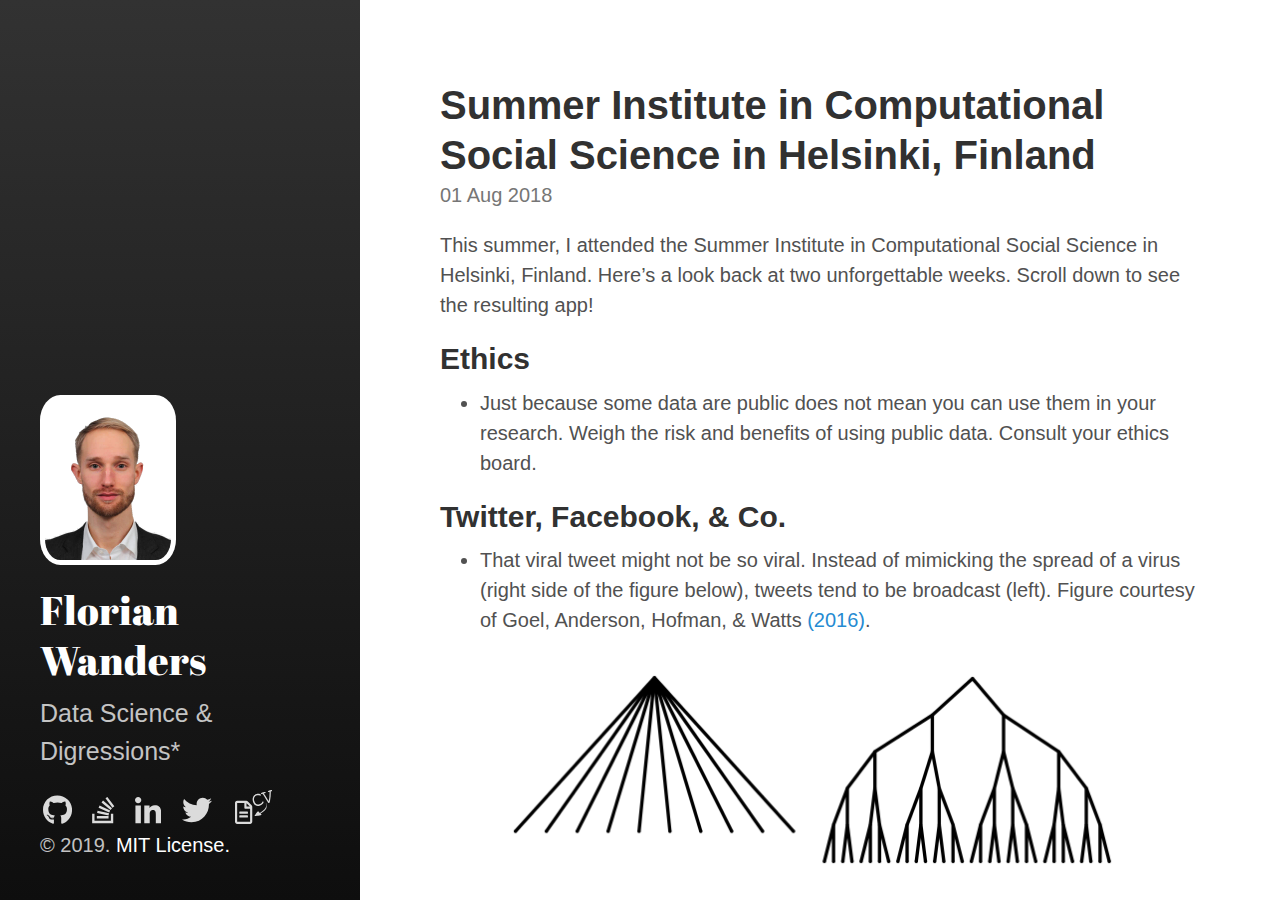
==== blog/index.html @ 3fad8a34 "hide profile pic on mobile portfolio page" ====
<!DOCTYPE html>
<html lang="en-us">
  
  <head>
  <link href="http://gmpg.org/xfn/11" rel="profile" />
  <meta http-equiv="X-UA-Compatible" content="IE=edge" />
  <meta http-equiv="content-type" content="text/html; charset=utf-8" />

  <!-- Enable responsiveness on mobile devices-->
  <meta name="viewport" content="width=device-width, initial-scale=1.0, maximum-scale=1" />

  <title>
    
      Blog &middot; Florian Wanders
    
  </title>

  


  <!-- CSS -->
  <link rel="stylesheet" href="/assets/css/main.css" />
  

<link rel="stylesheet" href="https://fonts.googleapis.com/css?family=Abril+Fatface" />

  <!-- Icons -->
  <link rel="apple-touch-icon-precomposed" sizes="144x144" href="/favicon.png" />
<link rel="shortcut icon" href="/favicon.ico" />

  <!-- RSS -->
  <link rel="alternate" type="application/rss+xml" title="RSS" href="/feed.xml" />

  <!-- Additional head bits without overriding original head -->
  <!-- Begin Jekyll SEO tag v2.4.0 -->
<title>Blog | Florian Wanders</title>
<meta name="generator" content="Jekyll v3.8.1" />
<meta property="og:title" content="Blog" />
<meta name="author" content="Florian Wanders" />
<meta property="og:locale" content="en_US" />
<meta name="description" content="Data Science &amp; Digressions*" />
<meta property="og:description" content="Data Science &amp; Digressions*" />
<link rel="canonical" href="http://localhost:4000/blog/" />
<meta property="og:url" content="http://localhost:4000/blog/" />
<meta property="og:site_name" content="Florian Wanders" />
<meta name="twitter:card" content="summary" />
<meta name="twitter:site" content="@florianwanders" />
<meta name="twitter:creator" content="@Florian Wanders" />
<meta name="google-site-verification" content="9_UR_nbNp9XZg23L1J_lZbgkNIbUOihH77J9iM5gJ9M" />
<script type="application/ld+json">
{"description":"Data Science &amp; Digressions*","author":{"@type":"Person","name":"Florian Wanders"},"@type":"WebPage","url":"http://localhost:4000/blog/","publisher":{"@type":"Organization","logo":{"@type":"ImageObject","url":"http://localhost:4000/logo.png"},"name":"Florian Wanders"},"headline":"Blog","@context":"http://schema.org"}</script>
<!-- End Jekyll SEO tag -->

</head>


  <body class="index">

    <div id="sidebar">

	  <!-- insert profile image. CSS in _sass/_layout.scss-->
	  <div class="image-container">
		 <image src="/img/profile_transparent.png" alt=""/>
	  </div>
	  <div class="whitespace-after-image-container"> </div>
	  <!---------------------------------------------------->
  <header>
  
    <h1 class="site-title">
      <a href="/">
        
          <span class="back-arrow icon"><svg fill="#000000" height="24" viewBox="0 0 24 24" width="24" xmlns="http://www.w3.org/2000/svg">
  <path d="M0 0h24v24H0z" fill="none"/>
  <path d="M20 11H7.83l5.59-5.59L12 4l-8 8 8 8 1.41-1.41L7.83 13H20v-2z"/>
</svg></span>
        
        Florian Wanders
      </a>
    </h1>
    <p class="lead">Data Science & Digressions&#42;</p>
  </header>
  <nav id="sidebar-nav-links">
  
  

  

  


  
    
  

  
    
  

  
    
  

  

  
    
  

  
    
  

  


  


  
    
  

  
    
  

  
    
  

  

  
    
  

  
    
  

  


  <!-- Optional additional links to insert in sidebar nav -->
</nav>



  <nav id="sidebar-icon-links">

  <div id="icon-container">
  <div id = "icon-container-content">

    <a class="icon" title="Github Project" aria-label="Github Project"
       href="https://github.com/florianwanders/florianwanders.github.io">
      <svg xmlns="http://www.w3.org/2000/svg" viewBox="0 0 496 512"><path d="M165.9 397.4c0 2-2.3 3.6-5.2 3.6-3.3.3-5.6-1.3-5.6-3.6 0-2 2.3-3.6 5.2-3.6 3-.3 5.6 1.3 5.6 3.6zm-31.1-4.5c-.7 2 1.3 4.3 4.3 4.9 2.6 1 5.6 0 6.2-2s-1.3-4.3-4.3-5.2c-2.6-.7-5.5.3-6.2 2.3zm44.2-1.7c-2.9.7-4.9 2.6-4.6 4.9.3 2 2.9 3.3 5.9 2.6 2.9-.7 4.9-2.6 4.6-4.6-.3-1.9-3-3.2-5.9-2.9zM244.8 8C106.1 8 0 113.3 0 252c0 110.9 69.8 205.8 169.5 239.2 12.8 2.3 17.3-5.6 17.3-12.1 0-6.2-.3-40.4-.3-61.4 0 0-70 15-84.7-29.8 0 0-11.4-29.1-27.8-36.6 0 0-22.9-15.7 1.6-15.4 0 0 24.9 2 38.6 25.8 21.9 38.6 58.6 27.5 72.9 20.9 2.3-16 8.8-27.1 16-33.7-55.9-6.2-112.3-14.3-112.3-110.5 0-27.5 7.6-41.3 23.6-58.9-2.6-6.5-11.1-33.3 2.6-67.9 20.9-6.5 69 27 69 27 20-5.6 41.5-8.5 62.8-8.5s42.8 2.9 62.8 8.5c0 0 48.1-33.6 69-27 13.7 34.7 5.2 61.4 2.6 67.9 16 17.7 25.8 31.5 25.8 58.9 0 96.5-58.9 104.2-114.8 110.5 9.2 7.9 17 22.9 17 46.4 0 33.7-.3 75.4-.3 83.6 0 6.5 4.6 14.4 17.3 12.1C428.2 457.8 496 362.9 496 252 496 113.3 383.5 8 244.8 8zM97.2 352.9c-1.3 1-1 3.3.7 5.2 1.6 1.6 3.9 2.3 5.2 1 1.3-1 1-3.3-.7-5.2-1.6-1.6-3.9-2.3-5.2-1zm-10.8-8.1c-.7 1.3.3 2.9 2.3 3.9 1.6 1 3.6.7 4.3-.7.7-1.3-.3-2.9-2.3-3.9-2-.6-3.6-.3-4.3.7zm32.4 35.6c-1.6 1.3-1 4.3 1.3 6.2 2.3 2.3 5.2 2.6 6.5 1 1.3-1.3.7-4.3-1.3-6.2-2.2-2.3-5.2-2.6-6.5-1zm-11.4-14.7c-1.6 1-1.6 3.6 0 5.9 1.6 2.3 4.3 3.3 5.6 2.3 1.6-1.3 1.6-3.9 0-6.2-1.4-2.3-4-3.3-5.6-2z"/></svg>
    </a>
	
	<a class="icon" title="StackOverflow" aria-label="StackOverflow"
       href="http://stackoverflow.com/users/4798582/flo">
      <svg xmlns="http://www.w3.org/2000/svg" viewBox="0 0 384 512"><path d="M293.7 300l-181.2-84.5 16.7-36.5 181.3 84.7-16.8 36.3zm48-76L188.2 95.7l-25.5 30.8 153.5 128.3 25.5-30.8zm39.6-31.7L262 32l-32 24 119.3 160.3 32-24zM290.7 311L95 269.7 86.8 309l195.7 41 8.2-39zm31.6 129H42.7V320h-40v160h359.5V320h-40v120zm-39.8-80h-200v39.7h200V360z"/></svg>
    </a>
	
	<a class="icon" title="LinkedIn&nbsp;" aria-label="LinkedIn"
       href="https://nl.linkedin.com/in/florianwanders">
      <svg xmlns="http://www.w3.org/2000/svg" viewBox="0 0 448 512"><path d="M100.3 480H7.4V180.9h92.9V480zM53.8 140.1C24.1 140.1 0 115.5 0 85.8 0 56.1 24.1 32 53.8 32c29.7 0 53.8 24.1 53.8 53.8 0 29.7-24.1 54.3-53.8 54.3zM448 480h-92.7V334.4c0-34.7-.7-79.2-48.3-79.2-48.3 0-55.7 37.7-55.7 76.7V480h-92.8V180.9h89.1v40.8h1.3c12.4-23.5 42.7-48.3 87.9-48.3 94 0 111.3 61.9 111.3 142.3V480z"/></svg>
    </a>
	
	<a class="icon" title="Twitter&nbsp;" aria-label="Twitter"
       href="https://twitter.com/florianwanders">
      <svg xmlns="http://www.w3.org/2000/svg" viewBox="0 0 512 512"><path d="M459.37 151.716c.325 4.548.325 9.097.325 13.645 0 138.72-105.583 298.558-298.558 298.558-59.452 0-114.68-17.219-161.137-47.106 8.447.974 16.568 1.299 25.34 1.299 49.055 0 94.213-16.568 130.274-44.832-46.132-.975-84.792-31.188-98.112-72.772 6.498.974 12.995 1.624 19.818 1.624 9.421 0 18.843-1.3 27.614-3.573-48.081-9.747-84.143-51.98-84.143-102.985v-1.299c13.969 7.797 30.214 12.67 47.431 13.319-28.264-18.843-46.781-51.005-46.781-87.391 0-19.492 5.197-37.36 14.294-52.954 51.655 63.675 129.3 105.258 216.365 109.807-1.624-7.797-2.599-15.918-2.599-24.04 0-57.828 46.782-104.934 104.934-104.934 30.213 0 57.502 12.67 76.67 33.137 23.715-4.548 46.456-13.32 66.599-25.34-7.798 24.366-24.366 44.833-46.132 57.827 21.117-2.273 41.584-8.122 60.426-16.243-14.292 20.791-32.161 39.308-52.628 54.253z"/></svg>
    </a>
	
	<a class="icon" id="icon-cv" title="One-page&nbsp;Curriculum&nbsp;Vitate"aria-label="One-page Curriculum Vitae"
	    href="cvFlorianWanders.pdf">
		<?xml version="1.0" encoding="UTF-8" standalone="no"?>
<svg
   xmlns:dc="http://purl.org/dc/elements/1.1/"
   xmlns:cc="http://creativecommons.org/ns#"
   xmlns:rdf="http://www.w3.org/1999/02/22-rdf-syntax-ns#"
   xmlns:svg="http://www.w3.org/2000/svg"
   xmlns="http://www.w3.org/2000/svg"
   xmlns:sodipodi="http://sodipodi.sourceforge.net/DTD/sodipodi-0.dtd"
   xmlns:inkscape="http://www.inkscape.org/namespaces/inkscape"
   viewBox="0 0 528.03217 568.07853"
   version="1.1"
   id="svg4"
   sodipodi:docname="file-alt_arrow-light.svg"
   width="528.03217"
   height="568.07855"
   inkscape:version="0.92.2 (5c3e80d, 2017-08-06)">
  <metadata
     id="metadata10">
    <rdf:RDF>
      <cc:Work
         rdf:about="">
        <dc:format>image/svg+xml</dc:format>
        <dc:type
           rdf:resource="http://purl.org/dc/dcmitype/StillImage" />
        <dc:title />
      </cc:Work>
    </rdf:RDF>
  </metadata>
  <defs
     id="defs8">
    <marker
       inkscape:stockid="TriangleOutL"
       orient="auto"
       refY="0"
       refX="0"
       id="TriangleOutL"
       style="overflow:visible"
       inkscape:isstock="true">
      <path
         id="path1375"
         d="M 5.77,0 -2.88,5 V -5 Z"
         style="fill:#000000;fill-opacity:1;fill-rule:evenodd;stroke:#000000;stroke-width:1.00000003pt;stroke-opacity:1"
         transform="scale(0.8)"
         inkscape:connector-curvature="0" />
    </marker>
    <marker
       inkscape:stockid="Arrow2Lend"
       orient="auto"
       refY="0"
       refX="0"
       id="marker7702-1"
       style="overflow:visible"
       inkscape:isstock="true">
      <path
         id="path7704-6"
         style="fill:#ffffff;fill-opacity:1;fill-rule:evenodd;stroke:#ffffff;stroke-width:0.625;stroke-linejoin:round;stroke-opacity:1"
         d="M 8.7185878,4.0337352 -2.2072895,0.01601326 8.7185884,-4.0017078 c -1.7454984,2.3720609 -1.7354408,5.6174519 -6e-7,8.035443 z"
         transform="matrix(-1.1,0,0,-1.1,-1.1,0)"
         inkscape:connector-curvature="0" />
    </marker>
    <marker
       inkscape:stockid="Arrow2Lend"
       orient="auto"
       refY="0"
       refX="0"
       id="marker7702"
       style="overflow:visible"
       inkscape:isstock="true">
      <path
         id="path7704"
         style="fill:#000000;fill-opacity:1;fill-rule:evenodd;stroke:#000000;stroke-width:0.625;stroke-linejoin:round;stroke-opacity:1"
         d="M 8.7185878,4.0337352 -2.2072895,0.01601326 8.7185884,-4.0017078 c -1.7454984,2.3720609 -1.7354408,5.6174519 -6e-7,8.035443 z"
         transform="matrix(-1.1,0,0,-1.1,-1.1,0)"
         inkscape:connector-curvature="0" />
    </marker>
    <font
       horiz-adv-x="1024"
       id="font2383"
       inkscape:label="font 1"
       horiz-origin-x="0"
       horiz-origin-y="0"
       vert-origin-x="45"
       vert-origin-y="90"
       vert-adv-y="90">
      <font-face
         units-per-em="1024"
         id="font-face2385"
         font-family="resume" />
      <missing-glyph
         d="M0,0h1000v1024h-1000z"
         id="missing-glyph2387" />
      <glyph
         glyph-name="resume"
         id="glyph2389"
         d="m 288,435.0326 v -28 c 0,-6.6 -5.4,-12 -12,-12 H 108 c -6.6,0 -12,5.4 -12,12 v 28 c 0,6.6 5.4,12 12,12 h 168 c 6.6,0 12,-5.4 12,-12 z m -12,-72 H 108 c -6.6,0 -12,-5.4 -12,-12 v -28 c 0,-6.6 5.4,-12 12,-12 h 168 c 6.6,0 12,5.4 12,12 v 28 c 0,6.6 -5.4,12 -12,12 z m 108,188.1 v -332.1 c 0,-26.5 -21.5,-48 -48,-48 H 48 c -26.5,0 -48,21.5 -48,48 v 416 c 0,26.5 21.5,48 48,48 h 204.1 c 12.7,0 24.9,-5.1 33.9,-14.1 l 83.9,-83.9 c 9,-8.9 14.1,-21.2 14.1,-33.9 z m -128,80 v -76.1 h 76.1 z m 80,-412.1 v 288 H 232 c -13.3,0 -24,10.7 -24,24 v 104 H 48 v -416 z" />
    </font>
    <clipPath
       clipPathUnits="userSpaceOnUse"
       id="clipPath10097">
      <g
         inkscape:label="Clip"
         id="use10099">
        <path
           id="path10103"
           d="m 598.06836,18.136719 c -4.03895,0.02082 -9.06056,0.866563 -15.06641,2.539062 -11.68054,3.252781 -19.01889,5.556603 -22.01562,6.910157 -9.17082,4.110953 -12.94475,9.085511 -11.31836,14.925781 1.44196,5.177972 5.65637,6.794571 12.64062,4.849609 1.62564,-0.452706 4.97731,-1.579604 10.05469,-3.382812 1.81912,44.973032 -1.89674,89.638134 -11.14844,133.996094 -29.54265,-53.6668 -53.005,-90.505213 -70.38476,-110.513672 7.18545,-1.222454 12.28447,-2.251498 15.29492,-3.089844 9.09156,-2.531803 12.78053,-6.86845 11.07031,-13.009766 -1.69346,-6.081107 -6.7247,-7.957554 -15.09375,-5.626953 -1.02355,0.285037 -2.8031,0.879646 -5.34179,1.78125 -2.49524,0.824628 -4.49673,1.446061 -6.00196,1.865234 -1.74606,0.486241 -4.57383,1.046789 -8.48437,1.681641 -3.86709,0.557877 -6.91485,1.147202 -9.14258,1.767578 -7.64654,2.129397 -13.39909,4.769251 -17.25781,7.919922 -3.91892,3.167439 -5.46807,6.225541 -4.64649,9.175781 0.60361,2.167523 1.9661,3.800525 4.08789,4.896485 2.06158,1.112727 4.26708,1.34141 6.61524,0.6875 l 0.54297,-0.150391 c 1.14397,-0.318571 3.50206,-1.170654 7.07422,-2.554687 8.5626,7.21747 19.19968,20.605605 31.9121,40.162112 10.26445,15.89138 24.71302,40.28303 43.34571,73.17773 4.726,8.35076 7.7825,13.27497 9.17187,14.76953 3.02645,3.17965 7.03976,4.0733 12.03711,2.68164 3.91358,-1.08985 6.95151,-4.85528 9.11524,-11.29687 1.29564,-3.73447 3.36659,-12.84283 6.21093,-27.32422 7.12912,-36.37075 10.45561,-78.820777 9.98243,-127.347657 l 0.54296,-0.150391 c 1.62564,-0.452705 3.86251,-0.685931 6.71289,-0.701171 2.89387,-0.09221 4.91268,-0.298617 6.05665,-0.617188 2.16752,-0.603609 3.7919,-1.995734 4.87109,-4.177734 1.06243,-2.242209 1.24995,-4.597838 0.5625,-7.066407 -1.26799,-4.553302 -5.26841,-6.812041 -12,-6.777343 z m -185.2207,53.86914 c -7.77301,0.05354 -15.95372,1.276589 -24.54102,3.667969 -23.06004,6.421727 -39.21677,19.808456 -48.4707,40.162112 -8.54895,18.92464 -9.42927,40.58021 -2.63867,64.96484 7.05886,25.34798 18.84819,43.21433 35.36523,53.60156 16.57725,10.37045 36.42468,12.33693 59.54492,5.89844 21.49461,-5.98579 37.58551,-16.46703 48.27149,-31.44531 6.40427,-8.92006 8.7924,-16.30036 7.16601,-22.14063 -0.72098,-2.58899 -2.18873,-4.48398 -4.4043,-5.68359 -2.17207,-1.27658 -4.55163,-1.55496 -7.14062,-0.83398 -2.46856,0.68744 -4.34912,2.44505 -5.63867,5.26953 -1.24915,3.2025 -2.50557,6.37333 -3.77149,9.51562 -5.98053,12.30548 -19.17705,21.30039 -39.58789,26.98438 -35.76413,9.95954 -59.36378,-5.59178 -70.79883,-46.6543 -5.68398,-20.41084 -5.17989,-37.93755 1.51172,-52.58203 6.6916,-14.64447 18.43607,-24.306408 35.23438,-28.984376 13.48681,-3.755787 28.03271,-2.779099 43.63672,2.93164 3.47687,1.302544 5.99902,1.736722 7.56445,1.300782 2.40836,-0.670676 4.28416,-2.199685 5.63086,-4.585938 1.3467,-2.386252 1.6863,-4.783047 1.01563,-7.191406 -0.90541,-3.251285 -4.23568,-6.120122 -9.98829,-8.605469 -8.64778,-3.795755 -17.96707,-5.658681 -27.96093,-5.589844 z M 113.08398,172.4707 c -16.918059,0 -30.642574,13.72645 -30.642574,30.64453 v 265.58008 c 0,16.91808 13.724515,30.64453 30.642574,30.64453 h 183.86524 c 16.91808,0 30.64453,-13.72645 30.64453,-30.64453 V 256.67773 c 0,-8.10791 -3.25619,-15.96065 -9.00195,-21.64257 l -53.56446,-53.5625 c -5.74576,-5.74576 -13.53271,-9.00196 -21.64062,-9.00196 z m 407.39844,30.61328 c 14.01304,38.73273 1.51326,67.46333 -21.76172,92.33985 -17.39973,18.597 -40.98407,34.25899 -63.32422,47.77539 L 418.0918,326.46484 c -0.68007,-5.62623 -2.69874,-7.84321 -5.59766,-7.60742 -15.65416,1.27328 -56.97897,74.08132 -51.82812,67.95703 6.16526,-0.16509 116.43966,-5.55993 97.55468,-21.54297 L 445.27344,352.75 c 21.81579,-13.27545 45.05162,-28.94236 63.13086,-48.26562 25.30815,-27.04961 30.71055,-57.21472 15.05468,-100.48829 z m -407.39844,0.0312 h 102.14844 v 66.39454 c 0,8.49096 6.82935,15.32226 15.32031,15.32226 h 66.39649 V 468.69531 H 113.08398 Z m 132.79102,2.48829 48.58398,48.58398 H 245.875 Z m -94.48438,117.5332 c -4.21356,0 -7.6621,3.44855 -7.6621,7.66211 v 17.875 c 0,4.21356 3.44854,7.66015 7.6621,7.66015 h 107.25391 c 4.21356,0 7.66016,-3.44659 7.66016,-7.66015 v -17.875 c 0,-4.21356 -3.4466,-7.66211 -7.66016,-7.66211 z m 0,53.62695 c -4.21356,0 -7.6621,3.44855 -7.6621,7.66211 v 17.875 c 0,4.21356 3.44854,7.66016 7.6621,7.66016 h 107.25391 c 4.21356,0 7.66016,-3.4466 7.66016,-7.66016 v -17.875 c 0,-4.21356 -3.4466,-7.66211 -7.66016,-7.66211 z"
           style="stroke-width:0.63841808"
           inkscape:connector-curvature="0" />
      </g>
    </clipPath>
  </defs>
  <sodipodi:namedview
     pagecolor="#ffffff"
     bordercolor="#666666"
     borderopacity="1"
     objecttolerance="10"
     gridtolerance="10"
     guidetolerance="10"
     inkscape:pageopacity="0"
     inkscape:pageshadow="2"
     inkscape:window-width="1920"
     inkscape:window-height="1001"
     id="namedview6"
     showgrid="false"
     inkscape:zoom="0.65186408"
     inkscape:cx="-129.35539"
     inkscape:cy="81.785546"
     inkscape:window-x="-9"
     inkscape:window-y="-9"
     inkscape:window-maximized="1"
     inkscape:current-layer="svg4"
     showguides="false" />
  <rect
     style="opacity:1;vector-effect:none;fill:#808080;fill-opacity:1;stroke:#808080;stroke-width:10;stroke-linecap:butt;stroke-linejoin:miter;stroke-miterlimit:4;stroke-dasharray:none;stroke-dashoffset:0;stroke-opacity:1"
     id="rect10108"
     width="480"
     height="480"
     x="165.81102"
     y="961.38403" />
  <path
     id="path2"
     d="M 515.6271,3.937674e-4 C 511.5881,0.02139377 506.5665,0.86699377 500.5607,2.5394938 c -11.6806,3.2527 -19.0189,5.5565 -22.0157,6.9101 -9.1708,4.1109002 -12.9447,9.0855002 -11.3183,14.9258002 1.4419,5.1779 5.6563,6.7945 12.6406,4.8496 1.6256,-0.4527 4.9773,-1.5796 10.0547,-3.3828 1.8191,44.973 -1.8968,89.638096 -11.1485,133.996096 -29.5426,-53.6668 -53.005,-90.505196 -70.3847,-110.513696 7.1854,-1.2225 12.2845,-2.2515 15.2949,-3.0899 9.0916,-2.5318 12.7805,-6.8684 11.0703,-13.0097 -1.6934,-6.0811 -6.7247,-7.9576 -15.0937,-5.627 -1.0236,0.2851 -2.8031,0.8797 -5.3418,1.7813 -2.4953,0.8246 -4.4968,1.446 -6.002,1.8652 -1.746,0.4863 -4.5738,1.0468 -8.4844,1.6817 -3.867,0.5578 -6.9148,1.1472 -9.1425,1.7675 -7.6466,2.1294 -13.3991,4.7693 -17.2578,7.92 -3.919,3.1674 -5.4681,6.2255 -4.6465,9.1757 0.6036,2.1676 1.9661,3.8006 4.0879,4.8965 2.0615,1.1127 4.267,1.3414 6.6152,0.6875 l 0.543,-0.1504 c 1.1439,-0.3185 3.502,-1.1706 7.0742,-2.5547 8.5626,7.2175 19.1997,20.6056 31.9121,40.1621 10.2644,15.891396 24.713,40.283096 43.3457,73.177796 4.726,8.3507 7.7825,13.275 9.1719,14.7695 3.0264,3.1797 7.0397,4.0733 12.0371,2.6817 3.9136,-1.0899 6.9515,-4.8553 9.1152,-11.2969 1.2957,-3.7345 3.3666,-12.8429 6.2109,-27.3242 7.1292,-36.3708 10.4557,-78.820796 9.9825,-127.347696 l 0.5429,-0.1504 c 1.6257,-0.4527 3.8625,-0.6859 6.7129,-0.7012 2.8939,-0.092 4.9127,-0.2986 6.0567,-0.6172 2.1675,-0.6036 3.7919,-1.9957 4.8711,-4.1777 1.0624,-2.2422 1.2499,-4.5978002 0.5625,-7.0664002 -1.268,-4.5533 -5.2684,-6.81200003 -12,-6.7773000326 z M 330.4064,53.869494 c -7.773,0.053 -15.9538,1.2766 -24.5411,3.668 -23.06,6.4217 -39.2167,19.8084 -48.4707,40.1621 -8.5489,18.924596 -9.4292,40.580196 -2.6386,64.964796 7.0588,25.348 18.8482,43.2144 35.3652,53.6016 16.5773,10.3704 36.4247,12.3369 59.5449,5.8984 21.4946,-5.9858 37.5855,-16.467 48.2715,-31.4453 6.4043,-8.92 8.7924,-16.3003 7.166,-22.1406 -0.721,-2.589 -2.1887,-4.484 -4.4043,-5.6836 -2.172,-1.2766 -4.5516,-1.555 -7.1406,-0.834 -2.4686,0.6875 -4.3491,2.4451 -5.6387,5.2696 -1.2491,3.2025 -2.5055,6.3733 -3.7715,9.5156 -5.9805,12.3055 -19.177,21.3004 -39.5878,26.9844 -35.7642,9.9595 -59.3638,-5.5918 -70.7989,-46.6543 -5.684,-20.4109 -5.1799,-37.9376 1.5117,-52.5821 6.6916,-14.644396 18.4361,-24.306396 35.2344,-28.984396 13.4868,-3.7557 28.0327,-2.779 43.6367,2.9317 3.4769,1.3025 5.9991,1.7367 7.5645,1.3008 2.4084,-0.6707 4.2841,-2.1997 5.6309,-4.586 1.3467,-2.3862 1.6863,-4.783 1.0156,-7.1914 -0.9054,-3.2513 -4.2357,-6.1201 -9.9883,-8.6054 -8.6478,-3.7958 -17.9671,-5.6587 -27.9609,-5.5899 z M 30.6426,154.33439 C 13.7245,154.33439 0,168.06079 0,184.97889 v 265.58 c 0,16.9181 13.7245,30.6446 30.6426,30.6446 h 183.8653 c 16.9181,0 30.6446,-13.7265 30.6446,-30.6446 v -212.0175 c 0,-8.1079 -3.2562,-15.9607 -9.002,-21.6426 l -53.5645,-53.5625 c -5.7457,-5.7458 -13.5327,-9.0019 -21.6406,-9.0019 z m 407.3985,30.6132 c 14.0131,38.7328 1.5133,67.4634 -21.7617,92.3399 -17.3997,18.597 -40.9841,34.259 -63.3242,47.7754 l -17.3047,-16.7344 c -0.6801,-5.6262 -2.6987,-7.8432 -5.5977,-7.6074 -15.6541,1.2732 -56.9789,74.0813 -51.8281,67.957 6.1653,-0.1651 116.4397,-5.5599 97.5547,-21.543 l -12.9473,-12.5214 c 21.8158,-13.2755 45.0517,-28.9424 63.1309,-48.2657 25.3082,-27.0496 30.7105,-57.2147 15.0547,-100.4883 z m -407.3985,0.031 h 102.1485 v 66.3946 c 0,8.4909 6.8294,15.3222 15.3203,15.3222 h 66.3965 v 183.8633 H 30.6426 Z m 132.7911,2.4883 48.584,48.584 h -48.584 z m -94.4844,117.5332 c -4.2135,0 -7.6621,3.4486 -7.6621,7.6621 v 17.875 c 0,4.2136 3.4486,7.6602 7.6621,7.6602 h 107.2539 c 4.2136,0 7.6602,-3.4466 7.6602,-7.6602 v -17.875 c 0,-4.2135 -3.4466,-7.6621 -7.6602,-7.6621 z m 0,53.627 c -4.2135,0 -7.6621,3.4485 -7.6621,7.6621 v 17.875 c 0,4.2136 3.4486,7.6602 7.6621,7.6602 h 107.2539 c 4.2136,0 7.6602,-3.4466 7.6602,-7.6602 v -17.875 c 0,-4.2136 -3.4466,-7.6621 -7.6602,-7.6621 z"
     style="stroke-width:0.63841808"
     inkscape:connector-curvature="0" />
  <text
     xml:space="preserve"
     style="font-style:normal;font-variant:normal;font-weight:normal;font-stretch:normal;font-size:16px;line-height:1.25;font-family:'Times New Roman';-inkscape-font-specification:'Times New Roman, Normal';font-variant-ligatures:normal;font-variant-caps:normal;font-variant-numeric:normal;font-feature-settings:normal;text-align:start;letter-spacing:0px;word-spacing:0px;writing-mode:lr-tb;text-anchor:start;fill:#000000;fill-opacity:1;stroke:none"
     x="856.35822"
     y="615.12939"
     id="text2433"><tspan
       sodipodi:role="line"
       id="tspan2431"
       x="856.35822"
       y="615.12939"
       style="font-size:37.33333206px">select two objects and press </tspan><tspan
       sodipodi:role="line"
       x="856.35822"
       y="661.79608"
       style="font-size:37.33333206px"
       id="tspan2435">ctrl + </tspan><tspan
       sodipodi:role="line"
       x="856.35822"
       y="708.46271"
       style="font-size:37.33333206px"
       id="tspan2437">to join the two objects</tspan><tspan
       sodipodi:role="line"
       x="856.35822"
       y="736.19348"
       style="font-size:37.33333206px"
       id="tspan2119" /><tspan
       sodipodi:role="line"
       x="856.35822"
       y="756.19348"
       style="font-size:37.33333206px"
       id="tspan2121" /><tspan
       sodipodi:role="line"
       x="856.35822"
       y="776.19348"
       style="font-size:37.33333206px"
       id="tspan2123" /><tspan
       sodipodi:role="line"
       x="856.35822"
       y="815.12939"
       style="font-size:37.33333206px"
       id="tspan2125">Kristen ITC</tspan></text>
  <path
     inkscape:connector-curvature="0"
     style="stroke-width:0.63841808"
     d="m 1374.9425,-418.25131 c -4.039,0.021 -9.0606,0.8666 -15.0664,2.5391 -11.6806,3.2527 -19.0189,5.5566 -22.0156,6.9101 -9.1709,4.111 -12.9448,9.0855 -11.3184,14.9258 1.442,5.178 5.6564,6.7946 12.6406,4.8496 1.6257,-0.4527 4.9773,-1.5796 10.0547,-3.3828 1.8191,44.973 -1.8967,89.6381 -11.1484,133.9961 -29.5427,-53.6668 -53.005,-90.5052 -70.3848,-110.5137 7.1855,-1.2224 12.2845,-2.2515 15.2949,-3.0898 9.0916,-2.5318 12.7806,-6.8685 11.0703,-13.0098 -1.6934,-6.0811 -6.7247,-7.9576 -15.0937,-5.627 -1.0236,0.2851 -2.8031,0.8797 -5.3418,1.7813 -2.4952,0.8246 -4.4967,1.4461 -6.002,1.8652 -1.746,0.4863 -4.5738,1.0468 -8.4843,1.6817 -3.8671,0.5578 -6.9149,1.1472 -9.1426,1.7676 -7.6465,2.1294 -13.3991,4.7692 -17.2578,7.9199 -3.9189,3.1674 -5.4681,6.2255 -4.6465,9.1758 0.6036,2.1675 1.9661,3.8005 4.0879,4.8964 2.0616,1.1128 4.2671,1.3415 6.6152,0.6875 l 0.543,-0.1503 c 1.144,-0.3186 3.5021,-1.1707 7.0742,-2.5547 8.5626,7.2174 19.1997,20.6056 31.9121,40.1621 10.2645,15.8914 24.713,40.283 43.3457,73.1777 4.726,8.3508 7.7825,13.275 9.1719,14.7695 3.0264,3.1797 7.0398,4.0733 12.0371,2.6817 3.9136,-1.0899 6.9515,-4.8553 9.1152,-11.2969 1.2957,-3.7345 3.3666,-12.8428 6.211,-27.3242 7.1291,-36.3708 10.4556,-78.8208 9.9824,-127.3477 l 0.543,-0.1504 c 1.6256,-0.4527 3.8625,-0.6859 6.7129,-0.7011 2.8938,-0.092 4.9126,-0.2987 6.0566,-0.6172 2.1675,-0.6036 3.7919,-1.9958 4.8711,-4.1778 1.0624,-2.2422 1.2499,-4.5978 0.5625,-7.0664 -1.268,-4.5533 -5.2684,-6.812 -12,-6.7773 z m -185.2207,53.8691 c -7.773,0.054 -15.9537,1.2766 -24.541,3.668 -23.0601,6.4217 -39.2168,19.8085 -48.4707,40.1621 -8.549,18.9247 -9.4293,40.5802 -2.6387,64.9649 7.0589,25.3479 18.8482,43.2143 35.3652,53.6015 16.5773,10.3705 36.4247,12.3369 59.545,5.8985 21.4946,-5.9858 37.5855,-16.4671 48.2714,-31.4454 6.4043,-8.92 8.7924,-16.3003 7.1661,-22.1406 -0.721,-2.589 -2.1888,-4.484 -4.4043,-5.6836 -2.1721,-1.2766 -4.5517,-1.5549 -7.1407,-0.834 -2.4685,0.6875 -4.3491,2.4451 -5.6386,5.2696 -1.2492,3.2025 -2.5056,6.3733 -3.7715,9.5156 -5.9806,12.3055 -19.1771,21.3004 -39.5879,26.9844 -35.7641,9.9595 -59.3638,-5.5918 -70.7988,-46.6543 -5.684,-20.4109 -5.1799,-37.9376 1.5117,-52.5821 6.6916,-14.6444 18.436,-24.3064 35.2344,-28.9843 13.4868,-3.7558 28.0327,-2.7791 43.6367,2.9316 3.4768,1.3026 5.999,1.7367 7.5644,1.3008 2.4084,-0.6707 4.2842,-2.1997 5.6309,-4.5859 1.3467,-2.3863 1.6863,-4.7831 1.0156,-7.1914 -0.9054,-3.2513 -4.2357,-6.1202 -9.9883,-8.6055 -8.6478,-3.7958 -17.967,-5.6587 -27.9609,-5.5899 z m -299.7637,100.4649 c -16.918,0 -30.6426,13.7264 -30.6426,30.6445 V 32.307294 c 0,16.918 13.7246,30.6445 30.6426,30.6445 h 183.8653 c 16.918,0 30.6445,-13.7265 30.6445,-30.6445 V -179.71031 c 0,-8.1079 -3.2562,-15.9606 -9.002,-21.6426 l -53.5644,-53.5625 c -5.7458,-5.7457 -13.5327,-9.0019 -21.6406,-9.0019 z m 407.3985,30.6133 c 14.013,38.7327 1.5132,67.4633 -21.7618,92.3398 -17.3997,18.597 -40.984,34.259 -63.3242,47.775404 l -17.3047,-16.734404 c -0.68,-5.6262 -2.6987,-7.8432 -5.5976,-7.6074 -15.6542,1.2733 -56.979,74.081304 -51.8281,67.957004 6.1652,-0.1651 116.4396,-5.5599 97.5546,-21.5429 l -12.9472,-12.5215 c 21.8158,-13.2755 45.0516,-28.942404 63.1308,-48.265604 25.3082,-27.0497 30.7106,-57.2148 15.0547,-100.4883 z m -407.3985,0.031 h 102.1485 v 66.3945 c 0,8.491 6.8293,15.3223 15.3203,15.3223 h 66.3965 V 32.307094 H 889.9581 Z m 132.791,2.4882 48.584,48.584 h -48.584 z m -94.4843,117.5332 c -4.2136,0 -7.6621,3.4486 -7.6621,7.6622 v 17.875004 c 0,4.2135 3.4485,7.6601 7.6621,7.6601 h 107.2539 c 4.2135,0 7.6601,-3.4466 7.6601,-7.6601 v -17.875004 c 0,-4.2136 -3.4466,-7.6622 -7.6601,-7.6622 z m 0,53.627004 c -4.2136,0 -7.6621,3.4485 -7.6621,7.6621 v 17.875 c 0,4.2136 3.4485,7.6602 7.6621,7.6602 h 107.2539 c 4.2135,0 7.6601,-3.4466 7.6601,-7.6602 v -17.875 c 0,-4.2136 -3.4466,-7.6621 -7.6601,-7.6621 z"
     id="path2-5" />
  <g
     id="g2059"
     transform="translate(-961.0144,-632.51651)">
    <path
       id="path1390"
       d="m 830.89844,0 -72.67383,17.3125 3.96094,16.625 c 6.01652,-1.433338 12.1626,-2.561554 18.43554,-3.386719 0.94999,-0.226317 2.41134,-0.408949 4.38672,-0.544922 1.95025,-0.241527 2.98951,-0.09808 3.11524,0.429688 L 768.29102,184.57422 679.53906,53.626953 l 26.28125,-6.261719 -3.96093,-16.623046 -101.48829,24.177734 3.96094,16.625 26.59961,-6.337891 124.75391,184.443359 c 2.48855,3.42271 5.78968,4.64282 9.90625,3.66211 l 7.4414,-1.77148 c 4.22212,-1.00585 6.56824,-3.57242 7.03516,-7.69922 L 807.98828,26.037109 c 0.12046,-1.367221 3.20533,-2.93775 9.25195,-4.71289 6.04664,-1.775143 11.91929,-3.341322 17.61915,-4.699219 z m -261.12305,58.527344 -3.80078,0.90625 c -1.08565,0.593268 -1.98639,1.253488 -2.70508,1.982422 l -16.36719,23.30664 c -18.0011,-9.542942 -36.50047,-12.049763 -55.5,-7.523437 -17.09958,4.073694 -32.12046,10.552049 -45.0625,19.435547 -12.94204,8.883494 -23.23246,19.532794 -30.87109,31.949214 -7.63863,12.41642 -12.57021,26.36299 -14.79492,41.83985 -2.11916,15.4517 -1.13009,31.7812 2.96875,48.98633 4.07369,17.09958 10.54009,32.06586 19.39844,44.90234 8.83321,12.73094 19.58975,22.99743 32.26757,30.79688 12.65268,7.69389 26.6519,12.6135 41.99805,14.75781 15.42655,2.0136 31.68948,0.9819 48.78906,-3.0918 10.66085,-2.53977 20.47499,-6.99633 29.44141,-13.37109 8.96641,-6.37476 16.48667,-14.13337 22.5625,-23.27735 6.15623,-9.27467 10.24165,-19.28353 12.25586,-30.02539 2.01422,-10.74186 1.70091,-21.65521 -0.93945,-32.73828 -0.62866,-2.63881 -2.33726,-3.96018 -5.12696,-3.96484 l -8.39258,2 c -1.98532,1.03068 -3.09607,2.68948 -3.33203,4.97656 2.61522,10.97751 2.57194,22.03116 -0.13086,33.16016 -2.70279,11.12899 -7.82266,20.76987 -15.36132,28.92382 -7.45826,8.02325 -16.83475,13.37966 -28.12891,16.07032 -12.24414,2.91696 -24.15412,3.02222 -35.73047,0.31445 -11.47081,-2.73291 -21.55503,-8.30555 -30.25195,-16.71875 -7.17883,-7.65943 -12.83006,-16.63236 -16.95313,-26.91602 -4.12306,-10.28365 -7.94436,-22.81438 -11.46484,-37.59179 l -0.26367,-1.10742 c -2.41404,-10.13308 -4.21519,-18.62841 -5.40235,-25.48438 -1.0816,-6.88112 -1.5777,-14.34794 -1.48828,-22.40039 0.0894,-8.05245 1.18496,-15.39601 3.28516,-22.03125 3.94428,-11.5363 10.36666,-21.09745 19.26758,-28.68359 9.00646,-7.61128 19.52556,-12.850129 31.55859,-15.716801 8.65535,-2.061994 17.28407,-1.663632 25.88477,1.195313 8.70624,2.833799 16.55057,7.435088 23.5332,13.802738 4.8964,4.63378 9.82773,10.8204 14.79492,18.56054 4.94203,7.63459 8.12917,14.46005 9.5625,20.47657 1.08099,2.19645 2.84508,3.28132 5.29297,3.25586 l 10.29297,-2.45118 c 1.98534,-1.03068 2.96492,-2.7689 2.93945,-5.21679 L 574.63867,61.384766 c -1.00554,-1.879774 -2.62649,-2.832582 -4.86328,-2.857422 z M 48,197.17383 c -26.50001,0 -48,21.5 -48,48 v 416 c 0,26.5 21.49999,48 48,48 h 288 c 26.5,0 48,-21.5 48,-48 V 329.07422 c 0,-12.7 -5.09961,-25.00039 -14.09961,-33.90039 L 286,211.27344 c -9,-9 -21.20039,-14.09961 -33.90039,-14.09961 z m 0,48 h 160 v 104 c 0,13.3 10.7,24 24,24 h 104 v 288 H 48 Z m 208,3.90039 76.09961,76.09961 H 256 Z m 490.19531,129.39648 -68.34765,15.11719 c 7.9719,36.04079 3.51432,53.37484 0.46093,58.69922 -3.0534,5.32437 -5.46596,6.61967 -16.32812,7.57227 -10.86216,0.9526 -27.10869,-1.6176 -40.82227,-5.46485 -9.12319,-2.55944 -16.33236,-5.19481 -21.91211,-7.35547 9.89043,-30.87577 15.21515,-55.98003 8.01758,-53.80468 1.88501,-1.0784 0.66666,-1.57956 -2.84179,-1.60547 -0.50122,-0.004 -1.05032,0.002 -1.64258,0.0176 -25.58568,0.66546 -133.9378,18.88452 -133.64649,30.75782 -15.87772,0.18209 61.53033,124.47175 79.48633,127.66601 2.9712,9.07807 14.04692,-9.9217 26.02734,-37.4707 6.63431,2.53204 16.53879,6.08923 27.60352,9.19336 18.28117,5.12865 40.98846,9.97877 65.8457,7.79883 24.85723,-2.17995 54.93064,-14.57181 70.93555,-42.48047 16.00491,-27.90867 17.18066,-63.35581 7.16406,-108.64063 z M 108,433.17383 c -6.6,0 -12,5.4 -12,12 v 28 c 0,6.6 5.4,12 12,12 h 168 c 6.6,0 12,-5.4 12,-12 v -28 c 0,-6.6 -5.4,-12 -12,-12 z m 0,84 c -6.6,0 -12,5.4 -12,12 v 28 c 0,6.6 5.4,12 12,12 h 168 c 6.6,0 12,-5.4 12,-12 v -28 c 0,-6.6 -5.4,-12 -12,-12 z"
       inkscape:connector-curvature="0" />
  </g>
  <path
     inkscape:connector-curvature="0"
     id="path2015"
     style="font-style:normal;font-variant:normal;font-weight:normal;font-stretch:normal;font-size:333.33334351px;line-height:1.25;font-family:Impact;-inkscape-font-specification:Impact;font-variant-ligatures:normal;font-variant-caps:normal;font-variant-numeric:normal;font-feature-settings:normal;text-align:start;letter-spacing:0px;word-spacing:0px;writing-mode:lr-tb;text-anchor:start;fill:#000000;fill-opacity:1;stroke:none"
     d="m -554.7392,684.68399 h -68.5221 v -45.8984 q 0,-20.0196 -2.2787,-24.9024 -2.1159,-5.0455 -9.6028,-5.0455 -8.4636,0 -10.7422,6.0221 -2.2787,6.0221 -2.2787,26.0417 v 122.3958 q 0,19.2057 2.2787,25.0651 2.2786,5.8594 10.2539,5.8594 7.6497,0 9.9284,-5.8594 2.4414,-5.8594 2.4414,-27.5065 v -33.0404 h 68.5221 v 10.2539 q 0,40.8529 -5.8594,57.9427 -5.6966,17.0899 -25.5534,29.948 -19.694,12.858 -48.6653,12.858 -30.1107,0 -49.6419,-10.9049 -19.5313,-10.905 -25.879,-30.1107 -6.3476,-19.3685 -6.3476,-58.1055 v -76.9856 q 0,-28.4831 1.9531,-42.6433 1.9531,-14.3229 11.556,-27.5065 9.7656,-13.1836 26.8555,-20.6706 17.2526,-7.6497 39.5508,-7.6497 30.2734,0 49.9674,11.7187 19.694,11.7188 25.8789,29.2969 6.1849,17.4154 6.1849,54.362 z" />
  <path
     inkscape:connector-curvature="0"
     id="path2017"
     style="font-style:normal;font-variant:normal;font-weight:normal;font-stretch:normal;font-size:333.33334351px;line-height:1.25;font-family:Impact;-inkscape-font-specification:Impact;font-variant-ligatures:normal;font-variant-caps:normal;font-variant-numeric:normal;font-feature-settings:normal;text-align:start;letter-spacing:0px;word-spacing:0px;writing-mode:lr-tb;text-anchor:start;fill:#000000;fill-opacity:1;stroke:none"
     d="m -337.2459,567.60569 -34.8307,263.5091 h -104.004 l -39.5507,-263.5091 h 72.2656 q 12.5325,108.8867 17.9036,184.082 5.3711,-76.0091 11.2305,-135.0912 l 4.7201,-48.9908 z" />
  <path
     d="m 493.3356,-995.73221 c -14.8655,0 -28.0491,2.5506 -39.5508,7.6504 -11.3933,4.9913 -20.3451,11.8809 -26.8555,20.67 -6.4019,8.789 -10.2546,17.9572 -11.5566,27.5058 -1.3021,9.4401 -1.9532,23.6558 -1.9532,42.6445 v 76.9844 c 0,25.8247 2.116,45.1931 6.3477,58.1055 4.2318,12.8038 12.858,22.8413 25.8789,30.1113 13.0208,7.27 29.5688,10.9043 49.6426,10.9043 19.3142,0 35.5347,-4.2854 48.664,-12.8574 13.2379,-8.5721 21.757,-18.554 25.5547,-29.9473 3.9063,-11.3932 5.8594,-30.7081 5.8594,-57.9433 v -10.2539 h -68.5234 v 33.041 c 0,14.4314 -0.8138,23.5996 -2.4414,27.5058 -1.5192,3.9063 -4.828,5.8594 -9.9278,5.8594 -5.3168,0 -8.7348,-1.9531 -10.2539,-5.8594 -1.5191,-3.9062 -2.2793,-12.2606 -2.2793,-25.0644 v -122.3965 c 0,-13.3464 0.7602,-22.0263 2.2793,-26.041 1.5191,-4.0148 5.0998,-6.0235 10.7422,-6.0235 4.9913,0 8.1929,1.6832 9.6035,5.0469 1.5192,3.2552 2.2774,11.556 2.2774,24.9024 v 45.8984 h 68.5234 v -25.0664 c 0,-24.6311 -2.0623,-42.7511 -6.1856,-54.3613 -4.1232,-11.7188 -12.7495,-21.4844 -25.8788,-29.2969 -13.1294,-7.8125 -29.7846,-11.7188 -49.9668,-11.7188 z m 119.3085,5.5332 39.5508,263.5098 h 112.0039 l 34.8301,-263.5098 h -72.2656 l -4.7207,48.9922 c -3.9063,39.388 -15.6498,84.4171 -19.2305,135.0899 -3.5807,-50.1302 -9.5473,-111.4909 -17.9023,-184.0821 z m -571.2148,42.7461 c -26.5,0 -48,21.5 -48,48 v 416 c 0,26.5 21.5,48 48,48 h 288 c 26.5,0 48,-21.5 48,-48 v -332.0996 c 0,-12.7 -5.0996,-25.0004 -14.0996,-33.9004 l -83.9004,-83.8984 c -9,-9 -21.2004,-14.1016 -33.9004,-14.1016 z m 0,48 h 160 v 104 c 0,13.3 10.7,24 24,24 h 104 v 288 h -288 z m 208,3.9004 76.0996,76.0996 h -76.0996 z m -148,184.0996 c -6.6,0 -12,5.4 -12,12 v 28 c 0,6.6 5.4,12 12,12 h 168 c 6.6,0 12,-5.4 12,-12 v -28 c 0,-6.6 -5.4,-12 -12,-12 z m 560.8516,32.0996 -68.3477,15.1192 c 7.7553,35.0616 1.992,47.8699 -1.3398,51.957 -3.3319,4.0871 -11.2078,7.7055 -27.4747,7.6582 -11.7712,-0.034 -26.0183,-2.3783 -39.5039,-5.6172 5.4045,-22.548 7.1144,-39.7314 0.6036,-37.7636 3.4469,-1.9719 -3.1003,-2.781 -14.8555,-2.6661 -35.2656,0.3449 -117.3976,9.0085 -117.1387,19.5625 -15.8778,0.1821 73.0362,109.132 90.9922,112.3262 2.7691,8.4605 10.5563,-4.292 18.9023,-24.6094 18.115,4.7561 38.9756,8.7041 60.7969,8.7676 27.5064,0.08 60.1668,-6.7267 81.9336,-33.4277 21.7669,-26.701 25.6649,-65.0426 15.4317,-111.3067 z m -560.8516,51.9004 c -6.6,0 -12,5.4 -12,12 v 28 c 0,6.6 5.4,12 12,12 h 168 c 6.6,0 12,-5.4 12,-12 v -28 c 0,-6.6 -5.4,-12 -12,-12 z"
     id="path1390-4"
     inkscape:connector-curvature="0" />
  <path
     inkscape:connector-curvature="0"
     d="m 1353.4541,-1953.1228 c -26.5,0 -47.9999,21.5 -47.9999,48 v 416.0001 c 0,26.5 21.4999,48 47.9999,48 h 288 c 26.5,0 48,-21.5 48,-48 v -332.0996 c 0,-12.7 -5.0996,-25.0004 -14.0996,-33.9004 l -83.9004,-83.8985 c -9,-9 -21.2004,-14.1016 -33.9004,-14.1016 z m 0,48 h 160 v 104.0001 c 0,13.3 10.7,24 24,24 h 104 v 288 h -288 z m 208,3.9004 76.0996,76.0997 h -76.0996 z m -148,184.0997 c -6.6,0 -12,5.4 -12,12 v 28 c 0,6.6 5.4,12 12,12 h 168 c 6.6,0 12,-5.4 12,-12 v -28 c 0,-6.6 -5.4,-12 -12,-12 z m 409.9336,60.7871 c -35.2656,0.3449 -117.3976,9.0085 -117.1387,19.5625 -15.8778,0.1821 73.0362,109.132 90.9922,112.3262 8.1832,25.0026 60.1681,-135.0153 41.002,-129.2227 3.4469,-1.9719 -3.1003,-2.7809 -14.8555,-2.666 z m -409.9336,23.2129 c -6.6,0 -12,5.4 -12,12 v 28 c 0,6.6 5.4,12 12,12 h 168 c 6.6,0 12,-5.4 12,-12 v -28 c 0,-6.6 -5.4,-12 -12,-12 z"
     id="path1390-4-9" />
  <path
     inkscape:connector-curvature="0"
     id="path2061-7"
     style="font-style:normal;font-variant:normal;font-weight:normal;font-stretch:normal;font-size:333.33334351px;line-height:1.25;font-family:Impact;-inkscape-font-specification:Impact;font-variant-ligatures:normal;font-variant-caps:normal;font-variant-numeric:normal;font-feature-settings:normal;text-align:start;letter-spacing:0px;word-spacing:0px;writing-mode:lr-tb;text-anchor:start;fill:#000000;fill-opacity:1;stroke:none"
     d="m 1887.3906,-1880.9603 h -68.5221 v -45.8986 q 0,-20.0195 -2.2787,-24.9023 -2.1159,-5.0456 -9.6028,-5.0456 -8.4636,0 -10.7422,6.0222 -2.2787,6.0221 -2.2787,26.0416 v 122.396 q 0,19.2057 2.2787,25.0651 2.2786,5.8593 10.2539,5.8593 7.6497,0 9.9284,-5.8593 2.4414,-5.8594 2.4414,-27.5065 v -33.0404 h 68.5221 v 10.2539 q 0,40.8529 -5.8594,57.9427 -5.6966,17.0898 -25.5534,29.9479 -19.694,12.8581 -48.6653,12.8581 -30.1107,0 -49.6419,-10.905 -19.5313,-10.9049 -25.879,-30.1106 -6.3476,-19.3685 -6.3476,-58.1055 v -76.9858 q 0,-28.4831 1.9531,-42.6432 1.9531,-14.3229 11.556,-27.5065 9.7656,-13.1836 26.8555,-20.6706 17.2526,-7.6496 39.5508,-7.6496 30.2734,0 49.9674,11.7186 19.694,11.7188 25.8789,29.2969 6.1849,17.4154 6.1849,54.362 z" />
  <path
     inkscape:connector-curvature="0"
     id="path2063-2"
     style="font-style:normal;font-variant:normal;font-weight:normal;font-stretch:normal;font-size:333.33334351px;line-height:1.25;font-family:Impact;-inkscape-font-specification:Impact;font-variant-ligatures:normal;font-variant-caps:normal;font-variant-numeric:normal;font-feature-settings:normal;text-align:start;letter-spacing:0px;word-spacing:0px;writing-mode:lr-tb;text-anchor:start;fill:#000000;fill-opacity:1;stroke:none"
     d="m 2111.0534,-1995.8692 -34.8308,263.5091 h -112.0039 l -39.5507,-263.5091 h 72.2656 c 8.355,72.5911 14.3229,133.9518 17.9036,184.0821 3.5807,-50.6728 15.3242,-95.7033 19.2305,-135.0913 l 4.7201,-48.9908 z"
     sodipodi:nodetypes="ccccccccc" />
  <path
     style="fill:none;fill-opacity:1;stroke:#000000;stroke-width:70;stroke-linecap:butt;stroke-linejoin:miter;stroke-miterlimit:4;stroke-dasharray:none;stroke-opacity:1"
     d="m 1775.1422,-1599.7407 c 15.7688,6.1845 200.9658,84.9272 164.9888,-77.724"
     id="path1964-0-5"
     inkscape:connector-curvature="0"
     sodipodi:nodetypes="cc" />
  <path
     d="m 2624.7359,-893.23741 c -6.332,0.046 -13.9073,1.0154 -22.7265,2.9062 -20.5826,4.4128 -33.5419,7.6345 -38.877,9.666 -16.3233,6.163 -23.3821,14.3904 -21.1758,24.6817 1.9562,9.1242 9.0894,12.3671 21.3965,9.7285 2.8646,-0.6142 8.7896,-2.2178 17.7774,-4.8106 -1.5608,78.1265 -12.6819,155.1407 -33.3633,231.0411 -45.5715,-96.0978 -82.3674,-162.3957 -110.3887,-198.8907 12.5801,-1.3654 21.5233,-2.6166 26.8281,-3.7539 16.0205,-3.4347 22.8709,-10.5629 20.5508,-21.3847 -2.2973,-10.7157 -10.821,-14.4918 -25.5683,-11.3301 -1.8037,0.3867 -4.9515,1.227 -9.4453,2.5234 -4.4106,1.1676 -7.9433,2.0368 -10.5957,2.6055 -3.0768,0.6596 -8.0357,1.335 -14.879,2.0254 -6.7599,0.5615 -12.1037,1.2619 -16.0292,2.1035 -13.4742,2.8888 -23.7192,6.8605 -30.7364,11.916 -7.1232,5.0783 -10.1282,10.2173 -9.0136,15.416 0.8188,3.8195 3.0101,6.7905 6.5722,8.9121 3.456,2.1444 7.2529,2.7739 11.3906,1.8868 l 0.9551,-0.2051 c 2.0158,-0.4322 6.192,-1.6615 12.5274,-3.6856 14.0821,13.4049 31.1133,37.7188 51.0937,72.9414 16.1223,28.6146 38.6033,72.4 67.4453,131.3575 7.3148,14.9667 12.0986,23.8191 14.3496,26.5546 4.9115,5.8274 11.7702,7.7962 20.5762,5.9082 6.8962,-1.4785 12.5558,-7.6849 16.9805,-18.621 2.6366,-6.3359 7.1783,-21.9019 13.625,-46.6993 16.166,-62.2814 26.3828,-135.4946 30.6484,-219.6386 l 0.9551,-0.2051 c 2.8646,-0.6142 6.7678,-0.786 11.709,-0.5137 5.0245,0.1435 8.5427,6e-4 10.5586,-0.4316 3.8194,-0.8189 6.78,-3.0623 8.8789,-6.7305 2.0761,-3.7743 2.6474,-7.8376 1.7148,-12.1875 -1.8922,-8.8259 -9.804,-13.1877 -23.7344,-13.0859 z m -353.7519,113.8339 c -10.867,0.1006 -22.2454,1.4257 -34.1348,3.9747 -40.6348,8.7118 -70.0374,30.2195 -88.207,64.5214 -16.7982,31.8995 -20.5911,69.3319 -11.3789,112.3008 9.5761,44.6665 28.1315,76.8662 55.666,96.5977 27.6406,19.7087 61.8314,25.1955 102.5723,16.4609 37.8763,-8.1204 66.8593,-24.5989 86.9472,-49.4355 12.0331,-14.7868 16.9467,-27.3259 14.7403,-37.6172 -0.9781,-4.5621 -3.3235,-7.9976 -7.0371,-10.3086 -3.6304,-2.4399 -7.727,-3.1715 -12.2891,-2.1934 -4.3499,0.9326 -7.7916,3.7776 -10.3223,8.5371 -2.5003,5.4189 -5.012,10.7849 -7.5351,16.0977 -11.6536,20.6979 -35.4632,34.9023 -71.4297,42.6133 -63.0211,13.5112 -102.2879,-15.9121 -117.8008,-88.2696 -7.711,-35.9665 -5.0001,-66.288 8.1309,-90.9648 13.1309,-24.6768 34.4968,-40.187 64.0976,-46.5332 23.7655,-5.0952 48.8682,-1.8774 75.3106,9.6543 5.8887,2.6215 10.2122,3.6363 12.9707,3.0449 4.2438,-0.9098 7.6583,-3.3613 10.2422,-7.3554 2.5838,-3.9942 3.4215,-8.1136 2.5117,-12.3575 -1.2283,-5.7292 -6.6978,-11.0491 -16.4063,-15.959 -17.0197,-8.7314 -35.9024,-13.0006 -56.6484,-12.8086 z m -543.6602,17.3829 c -26.5,0 -48,21.5 -48,48 v 416 c 0,26.5 21.5,48 48,48 h 288 c 26.5,0 48,-21.5 48,-48 v -332.0996 c 0,-12.7 -5.0996,-25.0004 -14.0996,-33.9004 l -83.9004,-83.8985 c -9,-9 -21.2004,-14.1015 -33.9004,-14.1015 z m 0,48 h 160 v 104 c 0,13.3 10.7,24 24,24 h 104 v 288 h -288 z m 208,3.9004 76.0996,76.0996 h -76.0996 z m -148,184.0996 c -6.6,0 -12,5.4 -12,12 v 28 c 0,6.6 5.4,12 12,12 h 168 c 6.6,0 12,-5.4 12,-12 v -28 c 0,-6.6 -5.4,-12 -12,-12 z m 631.8907,146.3027 c -19.8243,22.0127 -45.9015,37.6842 -64.1621,39.9668 -41.4521,5.1815 -74.3301,-2.3021 -121.9229,-20.9254 -0.7748,-0.3032 21.6919,19.0382 20.9386,18.7429 -3.4397,20.9789 10.6826,-74.7513 5.7794,-77.6973 -28.7474,8.7981 -98.0844,43.8603 -93.9344,46.9253 -3.1297,6.309 57.8249,89.7922 63.9589,87.0471 6.2953,4.4852 10.9115,-32.7007 24.1961,-56.2751 1.3986,0.5491 -25.9223,-1.5704 -24.4474,-0.9933 52.2038,20.4276 82.2135,25.7109 127.541,20.0449 25.1293,-3.1411 61.1845,-30.3031 83.1229,-54.6633 45.2709,-74.8557 50.8176,-92.352 -21.0701,-2.1726 z m -631.8907,-62.3027 c -6.6,0 -12,5.4 -12,12 v 28 c 0,6.6 5.4,12 12,12 h 168 c 6.6,0 12,-5.4 12,-12 v -28 c 0,-6.6 -5.4,-12 -12,-12 z"
     id="path1390-4-9-8"
     inkscape:connector-curvature="0"
     sodipodi:nodetypes="sscsscccscscscscccccccccscccccsccssscscsccccccsssscccscssssssssccssccssccccccccssssssssscscccccccsccsssssssss" />
  <path
     inkscape:connector-curvature="0"
     d="m 2882.0221,-1386.2085 c -26.5,0 -47.9999,21.5 -47.9999,48 v 415.99999 c 0,26.5 21.4999,48 47.9999,48 h 288 c 26.5,0 48,-21.5 48,-48 v -332.09959 c 0,-12.7 -5.0996,-25.0004 -14.0996,-33.9004 l -83.9004,-83.8984 c -9,-9 -21.2004,-14.1016 -33.9004,-14.1016 z m 0,48 h 160 v 104 c 0,13.3 10.7,24 24,24 h 104 v 287.99999 h -288 z m 208,3.9004 76.0996,76.0996 h -76.0996 z m -148,184.0996 c -6.6,0 -12,5.4 -12,12 v 28 c 0,6.6 5.4,12 12,12 h 168 c 6.6,0 12,-5.4 12,-12 v -28 c 0,-6.6 -5.4,-12 -12,-12 z m 0,84 c -6.6,0 -12,5.4 -12,12 v 28 c 0,6.6 5.4,12 12,12 h 168 c 6.6,0 12,-5.4 12,-12 v -28 c 0,-6.6 -5.4,-12 -12,-12 z"
     id="path1390-4-9-8-4"
     sodipodi:nodetypes="sssssssccssccssccccccccssssssssssssssssss" />
  <text
     xml:space="preserve"
     style="font-style:normal;font-variant:normal;font-weight:normal;font-stretch:normal;font-size:16px;line-height:1.25;font-family:'Times New Roman';-inkscape-font-specification:'Times New Roman, Normal';font-variant-ligatures:normal;font-variant-caps:normal;font-variant-numeric:normal;font-feature-settings:normal;text-align:start;letter-spacing:0px;word-spacing:0px;writing-mode:lr-tb;text-anchor:start;fill:#000000;fill-opacity:1;stroke:none"
     x="3446.1658"
     y="-403.069"
     id="text2117-9"
     transform="rotate(-12.100623)"><tspan
       sodipodi:role="line"
       id="tspan2115-7"
       x="3446.1658"
       y="-403.069"
       style="font-style:normal;font-variant:normal;font-weight:normal;font-stretch:normal;font-size:333.33334351px;font-family:'Kristen ITC';-inkscape-font-specification:'Kristen ITC'">CV</tspan></text>
  <path
     style="fill:none;stroke:#000000;stroke-width:17;stroke-linecap:butt;stroke-linejoin:miter;stroke-miterlimit:4;stroke-dasharray:none;stroke-opacity:1"
     d="m 4717.0406,-876.67091 c 4.339,56.4068 -59.661,118.2373 -103.0509,123.661 -43.3898,5.4237 -121.4915,0 -171.3898,-19.5254 -49.8983,-19.5254 -55.322,-22.7797 -49.8983,-19.5254"
     id="path2129-5"
     inkscape:connector-curvature="0" />
  <path
     style="fill:#000000;fill-opacity:1;stroke:#000000;stroke-width:1px;stroke-linecap:butt;stroke-linejoin:miter;stroke-opacity:1"
     d="m 4502.6303,-1047.51 c -14.7512,-0.7831 55.6751,-22.1983 86.3729,-31.5932 10.2301,6.1465 -46.8242,122.13019 -61.4238,111.72879 -6.7522,3.0217 -34.8575,-90.55139 -24.9491,-80.13559 z"
     id="path2131-1"
     inkscape:connector-curvature="0"
     sodipodi:nodetypes="cccc" />
  <path
     inkscape:connector-curvature="0"
     style="stroke-width:0.90743232"
     d="m 3594.5481,-1159.4258 c 6.1457,58.2226 -20.8887,93.6127 -61.4801,120.0145 -30.3448,19.7372 -68.2246,33.3179 -103.6569,44.36139 l -18.1805,-28.98659 c 0.9779,-7.9956 -1.0528,-11.7425 -5.1334,-12.4045 -22.0361,-3.5744 -103.8601,82.82379 -94.6663,76.12689 8.5641,1.8718 162.5766,31.9848 141.9596,3.4969 l -13.6022,-21.689 c 34.6265,-10.8896 72.027,-24.59569 103.557,-45.10379 44.1371,-28.7081 61.8659,-68.495 54.9996,-133.5433 z"
     id="path2-5-4"
     sodipodi:nodetypes="ccccscccccc" />
  <path
     inkscape:connector-curvature="0"
     style="stroke-width:0.63841808"
     d="m 1909.773,66.881294 c 14.013,38.732796 1.5132,67.463396 -21.7618,92.339896 -17.3997,18.597 -40.9841,34.259 -63.3243,47.7754 l -17.3047,-16.7344 c -0.68,-5.6262 -2.6987,-7.8432 -5.5976,-7.6074 -15.6542,1.2732 -56.979,74.0813 -51.8281,67.957 6.1652,-0.1651 116.4397,-5.5599 97.5546,-21.5429 l -12.9472,-12.5215 c 21.8158,-13.2755 45.0517,-28.9424 63.1309,-48.2657 25.3082,-27.0496 30.7106,-57.2147 15.0547,-100.488296 z"
     id="path2-5-4-6"
     sodipodi:nodetypes="ccccscccccc" />
  <path
     d="m 3832.1227,-2280.3103 c -6.332,0.046 -13.9074,1.0135 -22.7266,2.9043 -20.5827,4.4128 -33.542,7.6345 -38.877,9.666 -16.3234,6.163 -23.3802,14.3903 -21.1738,24.6816 1.9562,9.1243 9.0873,12.3671 21.3945,9.7285 2.8646,-0.6141 8.7896,-2.2177 17.7774,-4.8105 -1.5608,78.1265 -12.68,155.1407 -33.3613,231.041 -45.5716,-96.0977 -82.3694,-162.3937 -110.3907,-198.8887 12.5801,-1.3654 21.5234,-2.6165 26.8282,-3.7539 16.0205,-3.4346 22.8709,-10.5629 20.5507,-21.3847 -2.2973,-10.7157 -10.821,-14.4937 -25.5683,-11.3321 -1.8037,0.3868 -4.9515,1.2291 -9.4453,2.5254 -4.4106,1.1676 -7.9414,2.0349 -10.5938,2.6035 -3.0768,0.6597 -8.0376,1.3351 -14.8808,2.0254 -6.7599,0.5615 -12.1037,1.2638 -16.0293,2.1055 -13.4742,2.8887 -23.7192,6.8605 -30.7364,11.916 -7.1232,5.0784 -10.1282,10.2174 -9.0136,15.416 0.8188,3.8195 3.0101,6.7886 6.5722,8.9102 3.456,2.1443 7.2529,2.7738 11.3907,1.8867 l 0.955,-0.2051 c 2.0159,-0.4322 6.192,-1.6594 12.5274,-3.6836 14.0821,13.4049 31.1134,37.7188 51.0937,72.9414 16.1224,28.6146 38.6033,72.4 67.4453,131.3575 7.3148,14.9667 12.0986,23.8172 14.3496,26.5528 4.9115,5.8273 11.7703,7.7981 20.5762,5.9101 6.8963,-1.4785 12.5558,-7.6868 16.9805,-18.623 2.6366,-6.3359 7.1783,-21.902 13.625,-46.6993 16.1661,-62.2814 26.3828,-135.4946 30.6484,-219.6387 l 0.9551,-0.2051 c 2.8645,-0.6141 6.7677,-0.784 11.709,-0.5117 5.0245,0.1435 8.5447,0 10.5605,-0.4336 3.8194,-0.8188 6.7781,-3.0623 8.877,-6.7304 2.0761,-3.7744 2.6474,-7.8357 1.7148,-12.1856 -1.8921,-8.8258 -9.8039,-13.1876 -23.7343,-13.0859 z m -331.752,73.832 c -10.867,0.1006 -22.2454,1.4256 -34.1348,3.9746 -40.6348,8.7118 -70.0354,30.2196 -88.205,64.5215 -16.7982,31.8995 -20.5912,69.3339 -11.3789,112.3027 9.5761,44.6666 28.1314,76.8643 55.666,96.5958 27.6406,19.7087 61.8314,25.1974 102.5722,16.4629 37.8763,-8.1204 66.8573,-24.5989 86.9453,-49.4355 12.0332,-14.7868 16.9467,-27.3259 14.7403,-37.6173 -0.9781,-4.5621 -3.3235,-7.9995 -7.0371,-10.3106 -3.6304,-2.4398 -7.727,-3.1714 -12.2891,-2.1933 -4.3499,0.9326 -7.7896,3.7795 -10.3203,8.5391 -2.5004,5.4188 -5.0121,10.7849 -7.5352,16.0977 -11.6535,20.6979 -35.4651,34.9023 -71.4316,42.6133 -63.0211,13.5112 -102.2879,-15.9121 -117.8008,-88.2696 -7.711,-35.9666 -5.0001,-66.2881 8.1309,-90.9649 13.1309,-24.6767 34.4968,-40.1889 64.0976,-46.5351 23.7655,-5.0952 48.8681,-1.8775 75.3106,9.6543 5.8887,2.6215 10.2123,3.6382 12.9707,3.0468 4.2439,-0.9098 7.6584,-3.3633 10.2422,-7.3574 2.5838,-3.9941 3.4216,-8.1116 2.5117,-12.3555 -1.2283,-5.7291 -6.6978,-11.0491 -16.4063,-15.9589 -17.0197,-8.7315 -35.9024,-13.0026 -56.6484,-12.8106 z m -531.6602,17.3848 c -26.5,0 -48,21.5 -48,48 v 416 c 0,26.5001 21.5003,48 48,48 h 288 c 26.5,0 48,-21.4999 48,-48 v -332.0996 c 0,-12.7 -5.0996,-25.0004 -14.0996,-33.9004 l -83.9004,-83.8985 c -9,-9 -21.2003,-14.1015 -33.9003,-14.1015 z m 0,48 h 160 v 104 c 0,13.3 10.7002,24 24,24 h 104 v 288 h -288 z m 208,3.9004 76.0997,76.0996 h -76.0997 z m 504.5254,174.8829 c 6.1457,58.2225 -20.8871,93.6119 -61.4785,120.0136 -30.3448,19.7373 -68.2259,33.3178 -103.6582,44.3614 l -18.1797,-28.9864 c 0.9779,-7.9956 -1.0541,-11.7423 -5.1347,-12.4043 -22.0361,-3.5744 -103.8598,82.8239 -94.666,76.127 8.5641,1.8718 162.5779,31.984 141.9609,3.4961 l -13.6035,-21.6875 c 34.6265,-10.8897 72.0286,-24.5975 103.5586,-45.1055 44.1371,-28.7081 61.8643,-68.4947 54.998,-133.543 z m -652.5254,9.2167 c -6.5997,0 -11.9997,5.4 -12,12 v 28 c 0,6.6 5.4,12 12,12 h 168 c 6.6,0 12,-5.4 12,-12 v -28 c 0,-6.6 -5.3999,-12 -12,-12 z m 0,84 c -6.5997,0 -11.9997,5.4 -12,12 v 28 c 0,6.6 5.4,12 12,12 h 168 c 6.6,0 12,-5.4 12,-12 v -28 c 0,-6.6 -5.3999,-12 -12,-12 z"
     id="path1390-4-9-8-4-5"
     inkscape:connector-curvature="0" />
  <flowRoot
     xml:space="preserve"
     id="flowRoot2259"
     style="font-style:normal;font-variant:normal;font-weight:normal;font-stretch:normal;font-size:16px;line-height:1.25;font-family:'Times New Roman';-inkscape-font-specification:'Times New Roman, Normal';font-variant-ligatures:normal;font-variant-caps:normal;font-variant-numeric:normal;font-feature-settings:normal;text-align:start;letter-spacing:0px;word-spacing:0px;writing-mode:lr-tb;text-anchor:start;fill:#000000;fill-opacity:1;stroke:none"
     transform="translate(-6.5707,-995.73221)"><flowRegion
       id="flowRegion2261"><rect
         id="rect2263"
         width="231.64339"
         height="174.88309"
         x="2994.4893"
         y="-1423.2631" /></flowRegion><flowPara
       id="flowPara2265" /></flowRoot>  <path
     d="m 3705.6615,-3562.3147 c -6.332,0.046 -13.9074,1.0135 -22.7266,2.9043 -20.5827,4.4128 -33.542,7.6345 -38.877,9.666 -16.3234,6.163 -23.3802,14.3903 -21.1738,24.6816 1.9562,9.1243 9.0873,12.3671 21.3945,9.7285 2.8646,-0.6141 8.7896,-2.2177 17.7774,-4.8105 -1.5608,78.1265 -12.68,155.1407 -33.3613,231.041 -45.5716,-96.0977 -82.3694,-162.3937 -110.3907,-198.8887 12.5801,-1.3654 21.5234,-2.6165 26.8282,-3.7539 16.0205,-3.4346 22.8709,-10.5629 20.5507,-21.3847 -2.2973,-10.7157 -10.821,-14.4937 -25.5683,-11.3321 -1.8037,0.3868 -4.9515,1.2291 -9.4453,2.5254 -4.4106,1.1676 -7.9414,2.0349 -10.5938,2.6035 -3.0768,0.6597 -8.0376,1.3351 -14.8808,2.0254 -6.7599,0.5615 -12.1037,1.2638 -16.0293,2.1055 -13.4742,2.8887 -23.7192,6.8605 -30.7364,11.916 -7.1232,5.0784 -10.1282,10.2174 -9.0136,15.416 0.8188,3.8195 3.0101,6.7886 6.5722,8.9102 3.456,2.1443 7.2529,2.7738 11.3907,1.8867 l 0.955,-0.2051 c 2.0159,-0.4322 6.192,-1.6594 12.5274,-3.6836 14.0821,13.4049 31.1134,37.7188 51.0937,72.9414 16.1224,28.6146 38.6033,72.4 67.4453,131.3575 7.3148,14.9667 12.0986,23.8171 14.3496,26.5527 4.9115,5.8274 11.7703,7.7981 20.5762,5.9102 6.8963,-1.4785 12.5558,-7.6869 16.9805,-18.6231 2.6366,-6.3358 7.1783,-21.9019 13.625,-46.6992 16.1661,-62.2814 26.3828,-135.4946 30.6484,-219.6387 l 0.9551,-0.2051 c 2.8645,-0.6141 6.7677,-0.784 11.709,-0.5117 5.0245,0.1435 8.5447,0 10.5605,-0.4336 3.8194,-0.8188 6.7781,-3.0623 8.877,-6.7304 2.0761,-3.7744 2.6474,-7.8357 1.7148,-12.1856 -1.8921,-8.8258 -9.8039,-13.1876 -23.7343,-13.0859 z m -331.752,73.832 c -10.867,0.1006 -22.2454,1.4256 -34.1348,3.9746 -40.6348,8.7118 -70.0354,30.2196 -88.205,64.5215 -16.7982,31.8995 -20.5912,69.3339 -11.3789,112.3027 9.5761,44.6665 28.1314,76.8643 55.666,96.5958 27.6406,19.7087 61.8314,25.1974 102.5722,16.4629 37.8763,-8.1204 66.8573,-24.5989 86.9453,-49.4356 12.0332,-14.7868 16.9467,-27.3259 14.7403,-37.6172 -0.9781,-4.5621 -3.3235,-7.9995 -7.0371,-10.3106 -3.6304,-2.4398 -7.727,-3.1714 -12.2891,-2.1933 -4.3499,0.9326 -7.7896,3.7795 -10.3203,8.5391 -2.5004,5.4188 -5.0121,10.7849 -7.5352,16.0976 -11.6535,20.698 -35.4651,34.9024 -71.4316,42.6133 -63.0211,13.5113 -102.2879,-15.9121 -117.8008,-88.2695 -7.711,-35.9666 -5.0001,-66.2881 8.1309,-90.9649 13.1309,-24.6767 34.4968,-40.1889 64.0976,-46.5351 23.7655,-5.0952 48.8681,-1.8775 75.3106,9.6543 5.8887,2.6215 10.2123,3.6382 12.9707,3.0468 4.2439,-0.9098 7.6584,-3.3633 10.2422,-7.3574 2.5838,-3.9941 3.4216,-8.1116 2.5117,-12.3555 -1.2283,-5.7291 -6.6978,-11.0491 -16.4063,-15.9589 -17.0197,-8.7315 -35.9024,-13.0026 -56.6484,-12.8106 z m -515.6602,215.3848 c -26.5,0 -48,21.5 -48,48 v 416 c 0,26.5 21.5003,48 48,48 h 288 c 26.5,0 48,-21.5 48,-48 v -332.0996 c 0,-12.7 -5.0996,-25.0004 -14.0996,-33.9004 l -83.9004,-83.8985 c -9,-9 -21.2003,-14.1015 -33.9003,-14.1015 z m 0,48 h 160 v 104 c 0,13.3 10.7002,24 24,24 h 104 v 288 h -288 z m 208,3.9004 76.0997,76.0996 h -76.0997 z m 488.5254,-23.1172 c 6.1457,58.2225 -20.8871,93.6119 -61.4785,120.0137 -30.3448,19.7372 -68.2259,33.3178 -103.6582,44.3613 l -18.1797,-28.9863 c 0.9779,-7.9956 -1.0541,-11.7424 -5.1347,-12.4043 -22.0361,-3.5745 -103.8598,82.8239 -94.666,76.1269 8.5641,1.8718 162.5779,31.9841 141.9609,3.4961 l -13.6035,-21.6875 c 34.6265,-10.8896 72.0286,-24.5974 103.5586,-45.1054 44.1371,-28.7081 61.8643,-68.4947 54.998,-133.543 z m -636.5254,207.2168 c -6.5997,0 -11.9997,5.4 -12,12 v 28 c 0,6.6 5.4,12 12,12 h 168 c 6.6,0 12,-5.4 12,-12 v -28 c 0,-6.6 -5.3999,-12 -12,-12 z m 0,84 c -6.5997,0 -11.9997,5.4 -12,12 v 28 c 0,6.6 5.4,12 12,12 h 168 c 6.6,0 12,-5.4 12,-12 v -28 c 0,-6.6 -5.3999,-12 -12,-12 z"
     id="path1390-4-9-8-4-5-3"
     inkscape:connector-curvature="0"
     sodipodi:nodetypes="cccsccccccccccccccccccccsccccccccccscccscccccccsccccscccsssssssccssccsscccccccccccccccccccscsssssssccssssssc" />
</svg>

      
	</a>
	
  </div>	
  </div>
	

</nav>


	
  <p>
  &copy; 2019.
  <a href="/LICENSE.md">MIT License.</a>
</p>

</div>

    <main class="container">
      <div class="content">
  


  

  
  <article class="post-body">
    <h2 class="post-title">
      <a href="/2018/08/01/SICSS.html">
        Summer Institute in Computational Social Science in Helsinki, Finland
      </a>
    </h2>
    <div class="post-meta">
  <span class="post-date">01 Aug 2018</span>
  <span class="post-categories">
    
  </span>
</div>

    
      <p>This summer, I attended the Summer Institute in Computational Social Science in Helsinki, Finland. Here’s a look back at two unforgettable weeks. Scroll down to see the resulting app!</p>

<h2 id="ethics">Ethics</h2>

<ul>
  <li>Just because some data are public does not mean you can use them in your research. Weigh the risk and benefits of using public data. Consult your ethics board.</li>
</ul>

<h2 id="twitter-facebook--co">Twitter, Facebook, &amp; Co.</h2>

<ul>
  <li>
    <p>That viral tweet might not be so viral. Instead of mimicking the spread of a virus (right side of the figure below), tweets tend to be broadcast (left). Figure courtesy of Goel, Anderson, Hofman, &amp; Watts <a href="#Goel2016">(2016)</a>.</p>

    <p><img src="/img/viral_vs_popular.PNG" alt="image" title="Viral vs. popular" width="650px" /></p>
  </li>
  <li>
    <p>People use Facebook and twitter differently. Depending on which data you use, you will arrive at different conclusions <a href="#Alhabash2017">(Alhabash &amp; Ma, 2017)</a>. Oh, and people also call, text, and meet up.</p>
  </li>
</ul>

<h2 id="semantic-analysis">Semantic Analysis</h2>

<ul>
  <li>
    <p>I like visualizations. A lot. Courtesy of Shirakawa <a href="#Shirakawa2015">(2015)</a>.</p>

    <p><img src="/img/idf.PNG" alt="image" title="Inverse document frequency (IDF)" width="500px" /></p>
  </li>
  <li>
    <p>Struggling to decide on the number of topics in your topic model? Structural topic modeling handles this for you by picking the model with the highest harmonic log-likelihood.</p>
  </li>
</ul>

<h2 id="the-power-of-combining-data-sets">The Power of Combining Data Sets</h2>

<ul>
  <li>
    <p>We combined <a href="https://www.kaggle.com/unsdsn/world-happiness">data on happiness ratings from kaggle</a> with <a href="http://databank.worldbank.org/data/reports.aspx?source=jobs">data from the world bank</a> to answer the question of what sets happy countries apart. Neither dataset alone could provide this answer, but by combining the data, we found: employment rates among women was the best predictor.</p>

    <p><img src="/img/combine_data.png" alt="image" title="Decision Tree from Combined Data" width="650px" /></p>
  </li>
</ul>

<h2 id="survey-sampling">Survey Sampling</h2>

<ul>
  <li>
    <p>Wiki surveys allow hurried people to leave their contribution quickly and engaged users to contribute a lot. Figure courtesy of Salganik &amp; Levy <a href="#Salganik2015">(2015)</a>. Check out <a href="https://allourideas.org">allourideas.org</a> for a tool that implements this principle.</p>

    <p><img src="/img/wiki-survey.PNG" alt="image" title="Wiki surveys" width="650px" /></p>
  </li>
  <li>
    <p>We can (to some extent) adjust for imbalanced non-probability sampling with post-stratification. E.g., in a linear model in R, simply include <code class="highlighter-rouge">weights=weights</code> in your call to <code class="highlighter-rouge">lm</code>, where the weights is a vector in your data that specifies the weight of each row.</p>
  </li>
</ul>

<h2 id="on-causality">On Causality</h2>

<ul>
  <li>Argument: causality is not required for policy decisions. We do not need to understand why the weather forecast predicts rain to decide whether we will take an umbrella. Counter-argument: we should be hesitant to recommend policy decisions that we do not understand. Google’s image tagging algorithms appeared to work fine until it made racist headlines <a href="#Kasperkevic2015">(Kasperkevic, 2015)</a>.</li>
</ul>

<h2 id="on-algorithmic-bias">On Algorithmic Bias</h2>

<ul>
  <li>Algorithms that are blind to ethnicity do not exist (predictions will often be comparable whether ethnicity is included or not). Rather, control for ethnicity and then see what explains the remaining variance.</li>
</ul>

<h2 id="on-möllki-sauna-and-kajaking">On Möllki, Sauna, and Kajaking</h2>

<ul>
  <li>The Finnish Way.</li>
</ul>

<h2 id="on-amazing-people">On Amazing People</h2>

<p>A big thank you to the organizers in Finland, <a href="http://me.mante.li/">Matti Nelimarkka</a>, Pihla Toivanen, and Juho Pääkkönen, as well as the coordinators of the summer institute <a href="https://www.princeton.edu/~mjs3/">Matthew Salganik</a> and <a href="http://www.chrisbail.net/">Chris Bail</a>. And to wonderful friends.</p>

<blockquote class="twitter-tweet">

<img src="https://pbs.twimg.com/media/Df_ffhUWkAEbOsh.jpg:large" /> 

<p lang="en" dir="ltr">The Summer Institute Computational Social Science Helsinki has started! We had a great first day, filled with lectures and discussions. I&#39;m looking forward to what&#39;s to come in the next 2 weeks! <a href="https://twitter.com/hashtag/SICSS2018?src=hash&amp;ref_src=twsrc%5Etfw">#SICSS2018</a> 
</p>
&mdash; Ilse Pit (@IlsePit) <a href="https://twitter.com/IlsePit/status/1008770766177996800?ref_src=twsrc%5Etfw">June 18, 2018</a></blockquote>
<script async="" src="https://platform.twitter.com/widgets.js" charset="utf-8"></script>

<h2 id="to-be-continued">To Be Continued</h2>

<p>We (<a href="https://twitter.com/HannesRosenbusc">Hannes Rosenbusch</a>, <a href="https://twitter.com/IlsePit">Ilse Pit</a>, and me) continued working on our project after the summer school. You can check out a preview <a href="https://rosenbusch.shinyapps.io/semantic_net/">here</a>. Funny enough, Hannes and I had met a year earlier on another summer school (Decisions, Laws, and the Probability of Big Data, in Haifa, Israel), but only got to know each other now.</p>

<p><img src="/img/ssn_preview.jpg" alt="image" title="SSN preview" width="650px" /></p>

<h2 id="references">References</h2>

<ol class="bibliography"><li><span id="Goel2016">Goel, S., Anderson, A., Hofman, J., &amp; Watts, D. J. (2016). The structural virality of online diffusion. <i>Management Science</i>, <i>62</i>(1), 180–196. https://doi.org/10.1287/mnsc.2015.2158</span></li>
<li><span id="Alhabash2017">Alhabash, S., &amp; Ma, M. (2017). A tale of four platforms: motivations and uses of Facebook, Twitter, Instagram, and Snapchat among college students. <i>Social Media + Society</i>, <i>3</i>(1), 1–13. https://doi.org/10.1177/2056305117691544</span></li>
<li><span id="Shirakawa2015">Shirakawa, M. (2015). N-gram IDF: A global term weighting scheme based on information distance. <i>24th International World Wide Web Conference</i>. Retrieved from https://www.slideshare.net/MasumiShirakawa/www-48698138</span></li>
<li><span id="Salganik2015">Salganik, M. J., &amp; Levy, K. E. C. (2015). Wiki surveys: Open and quantifiable social data collection. <i>PLoS ONE</i>, <i>10</i>(5), 1–17. https://doi.org/10.1371/journal.pone.0123483</span></li>
<li><span id="Kasperkevic2015">Kasperkevic, J. (2015). Google says sorry for racist auto-tag in photo app. <i>The Guardian</i>. Retrieved from https://www.theguardian.com/technology/2015/jul/01/google-sorry-racist-auto-tag-photo-app</span></li></ol>


    

    
      
      
      

      
    
  </article>
  
  <article class="post-body">
    <h2 class="post-title">
      <a href="/2018/06/01/ZimWiki.html">
        Zim Wiki
      </a>
    </h2>
    <div class="post-meta">
  <span class="post-date">01 Jun 2018</span>
  <span class="post-categories">
    
  </span>
</div>

    
      <p><a href="http://zim-wiki.org/" title="Zim-Wiki">Zim</a> is a fantastic note taking program that allows you to store all your thoughts/notes/ideas and to link between them. Think of your personal Wikipedia, but much more accessible:</p>

<p><img src="/img/zim-demo.png" alt="image" title="Demo of Zim" width="650px" /></p>

<p>Zim allows me to have all my notes in one place, from my trip to Finland that I planned this summer, over the papers I am working on, to my favorite recipes. Even better, I can link between entries. For example, when I write down ideas for a project in one entry, I can link to more detailed entries about components of that project in other entries.</p>

<h2 id="download-zim">Download Zim</h2>

<p>You can download the free and open-source software zim <a href="http://zim-wiki.org/downloads.html" title="Download Zim">here</a>.</p>

<hr />

<h2 id="tips--tweaks">Tips &amp; Tweaks</h2>

<ul>
  <li>
    <p>As much as I love zim, I am not a friend of bright green headers. On Windows, navigate to (or create) the folder <code class="highlighter-rouge">C:/Users/usr/AppData/Roaming/zim/config/zim/profiles/Notes</code> and copy the file <code class="highlighter-rouge">style.conf</code> from <code class="highlighter-rouge">C:/Program Files (x86)/Zim Desktop Wiki/data</code> into this folder. Then open the copied file (e.g., in <a href="https://notepad-plus-plus.org/download/v7.5.6.html" title="Download notepad++">notepad++</a>) and change</p>

    <div class="highlighter-rouge"><div class="highlight"><pre class="highlight"><code>  [Tag h1]
  foreground = #4e9a06
</code></pre></div>    </div>

    <p>into</p>

    <div class="highlighter-rouge"><div class="highlight"><pre class="highlight"><code>  [Tag h1]
  foreground = #333
</code></pre></div>    </div>

    <p>Also modify the other header tags (h2 through h6) to your linking. Save <code class="highlighter-rouge">style.conf</code>, close and re-open zim and enjoy a calmer interface (or perhaps you changed the colors from bright green to neon red). See also my post on <a href="https://superuser.com/a/1262056/534265" title="superuser">superuser</a> for more info and links to Linux.</p>
  </li>
  <li>
    <p>To be able to copy images from one entry to another (say you want to restructure parts of your wiki), make sure you store all images outside of your notebook. In my case, I added a folder <code class="highlighter-rouge">images</code> into the folder <code class="highlighter-rouge">ZimNotebooks</code>, which already contained the folder <code class="highlighter-rouge">Notebook</code> (where my notes are stored). Two more tips:</p>

    <ul>
      <li>
        <p>You can resize images in zim by right-clicking and then selecting <code class="highlighter-rouge">Edit Properties</code>.</p>
      </li>
      <li>
        <p>Give images descriptive names, e.g., <code class="highlighter-rouge">effect-sizes.png</code> for an image with an overview of effect sizes.</p>
      </li>
    </ul>
  </li>
  <li>
    <p>The last entry in my wiki is <code class="highlighter-rouge">shortcuts</code>. I copied some commands that I use frequently from <a href="http://zim-wiki.org/manual/Help/Wiki_Syntax.html" title="Zim syntax">here</a> and from <a href="http://zim-wiki.org/manual/Help/Key_Bindings.html" title="Zim shortcuts">here</a>. Especially in the beginning I found it helpful to have these commands handy (although you can also do completely without and still enjoy zim).</p>
  </li>
  <li>
    <p>You might realize in shock that you deleted an entry (or even a folder with many entries!) and there seems to be no way to get your content back. Don’t panic, zim works with simple text files. All you have to do is go to your Recycle Bin and restore the entries/folders you deleted and you are good again.</p>
  </li>
</ul>

<hr />

<h2 id="extras--plugins">Extras &amp; Plugins</h2>

<ul>
  <li>
    <p>You can customize Zim’s preferences under <code class="highlighter-rouge">Edit &gt; Preferences</code>. Under the tab <code class="highlighter-rouge">Plugins</code> you will find a list of handy plugins (activate by ticking the respective check box).</p>
  </li>
  <li>
    <p><del>You can use <a href="https://github.com/grahamrow/zim-mendeley-plugin/blob/master/README.md" title="Mendeley Plugin for Zim">this plugin</a> to use Mendeley in Zim. See <a href="http://superuser.com/a/1025259/534265" title="superuser">here</a> for more details.</del> The mendeley plugin (and possibly other plugins) might not work anymore: Graham Rowlands, the developer of zim: “Apologies, I don’t ever use zim anymore, nor can I get it to even launch on macOS Sierra. But, my blind attempt at a fix can be found on the <a href="https://github.com/grahamrow/zim-mendeley-plugin/issues/6">fix/ui-issues branch</a> — let me know if that works.”</p>
  </li>
  <li>
    <p>You can use git as a version control tool for your wiki.  See <a href="http://zim-wiki.org/manual/Plugins/Version_Control.html" title="Version Control for Zim">here</a> for more details.</p>
  </li>
</ul>


    

    
      
      
      

      
    
  </article>
  

  

</div>
    </main>

    <!-- Optional footer content -->

  </body>
</html>
---- assets/css/main.css ----
/*
  Most of these imports are derived from https://github.com/poole/poole.
  Designed, built, and released under MIT license by @mdo.
*/
* {
  -webkit-box-sizing: border-box;
  -moz-box-sizing: border-box;
  box-sizing: border-box; }

html,
body {
  margin: 0;
  padding: 0; }

html {
  font-family: -apple-system, BlinkMacSystemFont, "Segoe UI", "Roboto", "Oxygen", "Ubuntu", "Cantarell", "Fira Sans", "Droid Sans", "Helvetica Neue", Arial, sans-serif;
  font-size: 1rem;
  line-height: 1.5; }
  @media (min-width: 49rem) {
    html {
      font-size: 1.25rem; } }

body {
  -webkit-text-size-adjust: 100%;
  -ms-text-size-adjust: 100%; }

main, article, section {
  display: block; }

a {
  color: #268bd2;
  text-decoration: none; }
  a:hover, a:focus {
    text-decoration: underline; }
  a strong {
    color: inherit; }

img {
  display: block;
  max-width: 100%;
  margin: 0 0 1rem;
  border-radius: 5px;
  height: auto; }

table {
  margin-bottom: 1rem;
  width: 100%;
  font-size: 85%;
  border: 1px solid #e5e5e5;
  border-collapse: collapse; }

td,
th {
  padding: .25rem .5rem;
  border: 1px solid #e5e5e5; }

th {
  text-align: left; }

tbody tr:nth-child(odd) td,
tbody tr:nth-child(odd) th {
  background-color: #f9f9f9; }

input[type="text"], input[type="search"], input[type="submit"], button {
  padding: 1em 1.5em;
  border: 1px solid #e5e5e5;
  border-radius: 300px; }

button, input[type="submit"] {
  cursor: pointer;
  background: transparent;
  border-color: #e5e5e5;
  color: #268bd2;
  transition: color 0.6s ease-in-out, border-color 0.6s ease-in-out, background 0.6s ease-in-out; }
  button:hover, input[type="submit"]:hover {
    background: #268bd2;
    border-color: #268bd2;
    color: white;
    box-shadow: 1px 1px 1px rgba(0, 0, 0, 0.16); }

h1, h2, h3, h4, h5, h6, .site-title {
  margin-bottom: 0.5rem;
  font-weight: 600;
  line-height: 1.25;
  color: #313131;
  text-rendering: optimizeLegibility; }

h1 {
  font-size: 2rem; }

h2 {
  margin-top: 1rem;
  font-size: 1.5rem; }

h3 {
  margin-top: 1.5rem;
  font-size: 1.25rem; }

h4, h5, h6 {
  margin-top: 1rem;
  font-size: 1rem; }

p {
  margin-top: 0;
  margin-bottom: 1rem; }

strong {
  color: #303030; }

ul, ol, dl {
  margin-top: 0;
  margin-bottom: 1rem; }

dt {
  font-weight: bold; }

dd {
  margin-bottom: .5rem; }

hr {
  position: relative;
  margin: 1.5rem 0;
  border: 0;
  border-top: 1px solid #eee;
  border-bottom: 1px solid #fff; }

abbr {
  font-size: 85%;
  font-weight: bold;
  color: #555;
  text-transform: uppercase; }
  abbr[title] {
    cursor: help;
    border-bottom: 1px dotted #e5e5e5; }

blockquote {
  padding: .5rem 1rem;
  margin: .8rem 0;
  color: #7a7a7a;
  border-left: 0.25rem solid #e5e5e5; }
  blockquote p:last-child {
    margin-bottom: 0; }
  @media (min-width: 30em) {
    blockquote {
      padding-right: 5rem;
      padding-left: 1.25rem; } }

a[href^="#fn:"],
a[href^="#fnref:"] {
  display: inline-block;
  margin-left: .1rem;
  font-weight: bold; }

.footnotes {
  margin-top: 2rem;
  font-size: 85%; }

.lead {
  font-size: 1.25rem;
  font-weight: 300; }

a svg, .icon svg {
  height: 1em;
  width: auto; }

a svg {
  fill: #268bd2; }

.icon {
  vertical-align: middle; }

.highlight .hll {
  background-color: #ffc; }

.highlight .c {
  color: #999; }

/* Comment */
.highlight .err {
  color: #a00;
  background-color: #faa; }

/* Error */
.highlight .k {
  color: #069; }

/* Keyword */
.highlight .o {
  color: #555; }

/* Operator */
.highlight .cm {
  color: #09f;
  font-style: italic; }

/* Comment.Multiline */
.highlight .cp {
  color: #099; }

/* Comment.Preproc */
.highlight .c1 {
  color: #999; }

/* Comment.Single */
.highlight .cs {
  color: #999; }

/* Comment.Special */
.highlight .gd {
  background-color: #fcc;
  border: 1px solid #c00; }

/* Generic.Deleted */
.highlight .ge {
  font-style: italic; }

/* Generic.Emph */
.highlight .gr {
  color: #f00; }

/* Generic.Error */
.highlight .gh {
  color: #030; }

/* Generic.Heading */
.highlight .gi {
  background-color: #cfc;
  border: 1px solid #0c0; }

/* Generic.Inserted */
.highlight .go {
  color: #aaa; }

/* Generic.Output */
.highlight .gp {
  color: #009; }

/* Generic.Prompt */
/* Generic.Strong */
.highlight .gu {
  color: #030; }

/* Generic.Subheading */
.highlight .gt {
  color: #9c6; }

/* Generic.Traceback */
.highlight .kc {
  color: #069; }

/* Keyword.Constant */
.highlight .kd {
  color: #069; }

/* Keyword.Declaration */
.highlight .kn {
  color: #069; }

/* Keyword.Namespace */
.highlight .kp {
  color: #069; }

/* Keyword.Pseudo */
.highlight .kr {
  color: #069; }

/* Keyword.Reserved */
.highlight .kt {
  color: #078; }

/* Keyword.Type */
.highlight .m {
  color: #f60; }

/* Literal.Number */
.highlight .s {
  color: #d44950; }

/* Literal.String */
.highlight .na {
  color: #4f9fcf; }

/* Name.Attribute */
.highlight .nb {
  color: #366; }

/* Name.Builtin */
.highlight .nc {
  color: #0a8; }

/* Name.Class */
.highlight .no {
  color: #360; }

/* Name.Constant */
.highlight .nd {
  color: #99f; }

/* Name.Decorator */
.highlight .ni {
  color: #999; }

/* Name.Entity */
.highlight .ne {
  color: #c00; }

/* Name.Exception */
.highlight .nf {
  color: #c0f; }

/* Name.Function */
.highlight .nl {
  color: #99f; }

/* Name.Label */
.highlight .nn {
  color: #0cf; }

/* Name.Namespace */
.highlight .nt {
  color: #2f6f9f; }

/* Name.Tag */
.highlight .nv {
  color: #033; }

/* Name.Variable */
.highlight .ow {
  color: #000; }

/* Operator.Word */
.highlight .w {
  color: #bbb; }

/* Text.Whitespace */
.highlight .mf {
  color: #f60; }

/* Literal.Number.Float */
.highlight .mh {
  color: #f60; }

/* Literal.Number.Hex */
.highlight .mi {
  color: #f60; }

/* Literal.Number.Integer */
.highlight .mo {
  color: #f60; }

/* Literal.Number.Oct */
.highlight .sb {
  color: #c30; }

/* Literal.String.Backtick */
.highlight .sc {
  color: #c30; }

/* Literal.String.Char */
.highlight .sd {
  color: #c30;
  font-style: italic; }

/* Literal.String.Doc */
.highlight .s2 {
  color: #c30; }

/* Literal.String.Double */
.highlight .se {
  color: #c30; }

/* Literal.String.Escape */
.highlight .sh {
  color: #c30; }

/* Literal.String.Heredoc */
.highlight .si {
  color: #a00; }

/* Literal.String.Interpol */
.highlight .sx {
  color: #c30; }

/* Literal.String.Other */
.highlight .sr {
  color: #3aa; }

/* Literal.String.Regex */
.highlight .s1 {
  color: #c30; }

/* Literal.String.Single */
.highlight .ss {
  color: #fc3; }

/* Literal.String.Symbol */
.highlight .bp {
  color: #366; }

/* Name.Builtin.Pseudo */
.highlight .vc {
  color: #033; }

/* Name.Variable.Class */
.highlight .vg {
  color: #033; }

/* Name.Variable.Global */
.highlight .vi {
  color: #033; }

/* Name.Variable.Instance */
.highlight .il {
  color: #f60; }

/* Literal.Number.Integer.Long */
.css .o,
.css .o + .nt,
.css .nt + .nt {
  color: #999; }

code,
pre {
  font-family: Menlo, Monaco, "Courier New", monospace; }

code {
  padding: .25em .5em;
  font-size: 85%;
  color: #bf616a;
  background-color: #f9f9f9;
  border-radius: 3px; }

pre {
  margin-top: 0;
  margin-bottom: 1rem; }

pre code {
  padding: 0;
  font-size: 100%;
  color: inherit;
  background-color: transparent; }

.highlight {
  padding: 1rem;
  margin-bottom: 1rem;
  font-size: .8rem;
  line-height: 1.4;
  background-color: #f9f9f9;
  border-radius: .25rem; }
  .highlight pre {
    margin-bottom: 0;
    overflow-x: auto; }
  .highlight .lineno {
    display: inline-block;
    padding-right: .75rem;
    padding-left: .25rem;
    color: #999;
    -webkit-user-select: none;
    -moz-user-select: none;
    user-select: none; }

pre {
  max-width: 100%;
  overflow-x: auto; }

/*
  Layout

  Styles for managing the structural hierarchy of the site.
  Hydeout features the large colored sidebar from Hyde that houses the
  site name, intro, and "footer" content. Sidebar is on top of content on
  mobile and expands into sidebar on larger width displays.

  Sidebar CSS assumes HTML looks like this for post pages:

    body
    > #sidebar
      > header (primary sidebar content -- i.e. title)
        > h1 (home page only, otherwise div or span)
      > secondary nav content we may want to hide on certain pages
    > .container
      > h1 (non-home page)
      > .content

  Basic approach is to color in body, make sidebar background transparent,
  and then fill in the .container or .content elements depending on how far
  we want the sidebar or header to stretch.
*/
body {
  color: rgba(255, 255, 255, 0.75);
  background-color: #202020;
  background-image: linear-gradient(to bottom, #323232, #0e0e0e);
  display: flex;
  flex-direction: column;
  min-width: 100vw;
  min-height: 100vh; }

#sidebar {
  flex: 0 0 auto;
  padding: 2rem; }
  #sidebar .site-title {
    font-family: "Abril Fatface", serif;
    font-weight: normal;
    font-size: 1.25rem;
    color: rgba(255, 255, 255, 0.75);
    margin-top: 0;
    margin-bottom: 0.5rem; }
    #sidebar .site-title a {
      color: inherit; }
      #sidebar .site-title a:hover {
        color: #ffffff; }
    #sidebar .site-title .back-arrow {
      margin-right: 0.5rem; }

.container {
  flex: 1 1 auto;
  display: flex;
  flex-direction: column; }
  .container > .content {
    flex-grow: 1; }

.content {
  background: #fff;
  color: #515151;
  padding: 2rem; }

/* -----------------------------------------------------------
  Mobile view
----------------------------------------------------------- */
#sidebar header ~ *, #sidebar header ~ nav, #sidebar p.lead {
  display: none; }

.container > header {
  background: transparent;
  color: white;
  margin: -1.5rem 2rem 2rem; }
  .container > header h1, .container > header h2 {
    color: white; }
    .container > header h1:last-child, .container > header h2:last-child {
      margin-bottom: 0; }

/* -----------------------------------------------------------
  Mobile view for home page)
----------------------------------------------------------- */
.home #sidebar {
  text-align: center; }
  .home #sidebar .site-title {
    font-size: 3.25rem;
    color: #ffffff; }
  .home #sidebar header ~ *, .home #sidebar p.lead {
    display: block; }
  .home #sidebar header ~ nav {
    display: flex; }
  .home #sidebar > *:last-child {
    margin-bottom: 0.5rem; }

/* -----------------------------------------------------------
  Tablet / Desktop view
----------------------------------------------------------- */
@media (min-width: 49rem) {
  body {
    flex-direction: row;
    height: 100vh;
    overflow: auto; }
    body > * {
      max-height: 100vh;
      overflow: auto; }

  /* Undo mobile CSS */
  #sidebar, .home #sidebar {
    width: 18rem;
    text-align: left; }
    #sidebar > *:last-child, .home #sidebar > *:last-child {
      margin-bottom: 0; }

  #sidebar .site-title a {
    color: #ffffff; }
  #sidebar .site-title .back-arrow {
    display: none; }
  #sidebar p.lead, #sidebar header ~ * {
    display: block; }
  #sidebar header ~ nav {
    display: flex; }

  .index #sidebar {
    margin-bottom: 0; }

  .container {
    background: #fff;
    color: #515151;
    padding: 4rem;
    height: 100vh; }
    .container > header {
      color: inherit;
      margin: 0; }
      .container > header h1, .container > header h2 {
        color: inherit; }
        .container > header h1:last-child, .container > header h2:last-child {
          margin-bottom: 0.5rem; }
    .container > * {
      max-width: 38rem;
      padding: 0; }

  .content {
    padding: 0; } }
/* -----------------------------------------------------------
  Sidebar links + nav
----------------------------------------------------------- */
#sidebar a {
  color: #fff; }
  #sidebar a svg {
    fill: rgba(255, 255, 255, 0.85); }
  #sidebar a:hover svg, #sidebar a:focus svg, #sidebar a.active svg {
    fill: #fff; }
  #sidebar a:hover, #sidebar a:focus {
    text-decoration: underline; }
    #sidebar a:hover.icon, #sidebar a:focus.icon {
      text-decoration: none; }
  #sidebar a.active {
    font-weight: bold; }

#sidebar nav {
  display: flex; }

#sidebar-nav-links {
  flex-flow: column nowrap; }

#sidebar-icon-links {
  max-width: 100%;
  flex-flow: row wrap;
  justify-content: center; }
  @media (min-width: 49rem) {
    #sidebar-icon-links {
      margin-left: -0.25em;
      justify-content: flex-start; } }

#sidebar nav > * {
  display: block;
  line-height: 1.75; }

#sidebar nav > .icon {
  font-size: 1.5rem;
  display: inline-block;
  margin: 0 0.25em; }

/* -----------------------------------------------------------
  Sticky sidebar

  Set $sidebar-stick variable to affix sidebar contents to the
  bottom of the sidebar in tablets and up.
----------------------------------------------------------- */
@media (min-width: 49rem) {
  body {
    align-items: flex-end; } }
/* -----------------------------------------------------------
  Reverse layout

  Flip the orientation of the page by placing the `#sidebar`
  on the right.
----------------------------------------------------------- */
/* -----------------------------------------------------------
  Profile picture
----------------------------------------------------------- */
.image-container {
  display: none;
  visibility: hidden;
  width: 100%;
  height: 100%;
  background: transparent;
  min-height: 200px;
  position: relative; }

.image-container img {
  display: none;
  visibility: hidden;
  background: white;
  max-height: 170px;
  max-width: 170px;
  height: auto;
  width: auto;
  display: block;
  box-sizing: border-box;
  position: absolute;
  top: 0;
  bottom: 0;
  left: 0;
  right: 0;
  margin: auto;
  padding: 5px;
  border-radius: 15%;
  pointer-events: none; }

@media (min-width: 49rem) {
  .image-container {
    display: block;
    visibility: visible; }

  .image-container img {
    display: block;
    visibility: visible;
    margin-left: 0 !important;
    max-height: 170px !important;
    max-width: 170px !important; }

  .whitespace-after-image-container {
    height: 5px;
    width: 10px; }

  #sidebar .site-title {
    font-size: 2em !important;
    width: min-intrinsic;
    width: -webkit-min-content;
    width: -moz-min-content;
    width: min-content;
    display: table-caption;
    display: -ms-grid;
    -ms-grid-columns: min-content; } }
/* -----------------------------------------------------------
  CV glyphicon
----------------------------------------------------------- */
#sidebar nav * {
  display: block;
  line-height: 1.75; }

#sidebar nav .icon {
  font-size: 1.5rem;
  display: inline-block;
  margin: 0 0.25em; }

#icon-cv {
  font-size: 2rem !important; }

.masthead {
  padding-top: 1rem;
  padding-bottom: 1rem;
  margin-bottom: 3rem; }

.masthead-title {
  margin-top: 0;
  margin-bottom: 0;
  color: #515151; }
  .masthead-title a {
    color: inherit; }
  .masthead-title small {
    font-size: 75%;
    font-weight: 400;
    opacity: .5; }

article + *, .post-body ~ section {
  padding-top: 2rem;
  border-top: 1px solid #e5e5e5;
  margin-top: 2rem; }
  article + * > h2:first-child, article + * > h3:first-child, .post-body ~ section > h2:first-child, .post-body ~ section > h3:first-child {
    margin-top: 0; }

.post .content li + li, .page .content li + li {
  margin-top: .25rem; }

.page-title,
.post-title,
.post-title a {
  color: #313131; }

.page-title,
.post-title {
  margin-top: 0; }

h2.post-title, h2.page-title {
  font-size: 2rem; }

.post-meta {
  margin-top: -.5rem;
  margin-bottom: 1rem;
  color: #767676; }

.post-tags a {
  font-size: 0.8em;
  margin-right: 0.5rem;
  white-space: nowrap;
  opacity: 0.75; }
  .post-tags a .tag-name {
    text-transform: capitalize; }
  .post-tags a:hover {
    text-decoration: none;
    opacity: 1; }

.posts-by-tag h2 {
  text-transform: capitalize; }

.posts-list {
  padding-left: 0;
  list-style: none; }
  .posts-list h3 {
    margin-top: 0; }
  .posts-list li small {
    font-size: 75%;
    color: #999;
    white-space: nowrap; }
  .posts-list li a:hover {
    color: #268bd2;
    text-decoration: none; }
    .posts-list li a:hover small {
      color: inherit; }

button.disqus-load {
  margin-top: 1em; }

/*
  Pagination

  Super lightweight (HTML-wise) blog pagination. Should only be visible
  when there is navigation available -- single buttons at top or bottom
  of each page.
*/
.pagination {
  margin-bottom: 2rem;
  color: #ccc;
  text-align: center; }
  .pagination > a {
    display: inline-block;
    padding: 1em 1.5em;
    border: solid #e5e5e5;
    border-radius: 300px;
    border-width: 1px;
    width: 60%;
    max-width: 18rem;
    background: #fff;
    box-shadow: 1px 1px 1px rgba(0, 0, 0, 0.16); }
    .pagination > a:hover {
      background-color: #e5e5e5; }

* + .pagination {
  margin-top: 2rem; }

.content .pagination:first-child {
  margin-top: -4rem; }

.index #sidebar {
  padding-bottom: calc(2rem + 1em); }

.home.index #sidebar {
  padding-bottom: 2rem; }

@media (min-width: 49rem) {
  .pagination > a {
    box-shadow: none; }
    .pagination > a:hover {
      box-shadow: 1px 1px 1px rgba(0, 0, 0, 0.16); }

  .content .pagination:first-child {
    margin-top: 0; }
    .content .pagination:first-child + * {
      padding-top: 2rem;
      border-top: 1px solid #e5e5e5;
      margin-top: 2rem; }

  .index #sidebar {
    padding-bottom: 2rem; } }
.message {
  margin-bottom: 1rem;
  padding: 1rem;
  color: #717171;
  background-color: #f9f9f9; }

.search-row {
  display: flex;
  border: 1px solid #e5e5e5;
  border-radius: 300px;
  padding: 2px; }
  .search-row input {
    border: 0; }
  .search-row input + input {
    margin-left: 2px; }
  .search-row input[type="text"], .search-row input[type="search"] {
    flex-grow: 1; }

.tags-list a {
  margin-right: 0.5em;
  white-space: nowrap;
  opacity: 0.75; }
  .tags-list a .tag-count {
    background: #268bd2;
    color: rgba(255, 255, 255, 0.8);
    margin-left: 0.25em;
    border-radius: 1000px;
    font-size: 0.75em;
    padding-left: 0.6em;
    padding-right: 0.6em; }
  .tags-list a:hover {
    text-decoration: none;
    opacity: 1; }

@keyframes posts-for-tag-fade-in {
  from {
    opacity: 0; }
  to {
    opacity: 1; } }
.posts-for-tag {
  display: none; }
  .posts-for-tag:target {
    display: block;
    animation: posts-for-tag-fade-in 0.6s ease-in-out; }

/** 
 * Portfolio grid **********************************************************
*/
.clearfix:before,
.clearfix:after {
  content: " ";
  display: table; }

.clearfix:after {
  clear: both; }

.project {
  width: 33.33%;
  min-width: 250px;
  height: 250px;
  float: left;
  vertical-align: middle;
  box-sizing: border-box;
  padding: 10px; }

.thumbnail {
  width: 100%;
  height: 230px;
  overflow: hidden; }

/*
.thumbnail img{
min-width: 600px;
height: auto;
position: relative;
left: -50%;
top: -50%;
}
*/
.thumbnail a {
  float: left;
  position: relative;
  width: 100%;
  height: 230px; }

.thumbnail a span {
  display: none;
  position: absolute;
  top: 0;
  left: 0;
  bottom: 0;
  right: 0;
  background: rgba(0, 0, 0, 0.4);
  color: white;
  padding: 15px;
  text-align: center;
  font-size: 16px; }

/**
 * Modifications for hydeout *************************************************
*/
/* settings for phone and tablet*/
@media (max-width: 49rem) {
  .thumbnail a span {
    /*align content vertically: change from block to flex*/
    display: flex;
    flex-direction: column;
    vertical-align: top;
    justify-content: center; }

  .thumbnail a:hover span {
    background-color: rgba(0, 0, 0, 0.6); } }
.thumbnail a:hover span {
  /*align content vertically: change from block to flex*/
  display: flex;
  flex-direction: column;
  vertical-align: top;
  justify-content: center; }

.thumbnail a span h1 {
  color: white;
  font-size: 2hmax; }

/** 
 * Portfolio pages **********************************************************
*/
.blankbox {
  background: #41a3c4; }

.img_row {
  width: 100%;
  overflow: hidden;
  box-sizing: border-box; }

.col {
  width: 100%;
  height: 100%;
  float: left;
  object-fit: cover;
  box-sizing: border-box; }

.right {
  float: right; }

.one {
  width: 33.33%; }

.two {
  width: 66.66%; }

.three {
  width: 100%; }

/*for trouble shooting
.container .row {
  border: 1px dotted grey;
}
*/
#asterisk {
  font-family: -apple-system, BlinkMacSystemFont, "Segoe UI", "Roboto", "Oxygen", "Ubuntu", "Cantarell", "Fira Sans", "Droid Sans", "Helvetica Neue", Arial, sans-serif;
  font-weight: 400;
  font-size: 26px;
  color: gray; }

.container {
  padding-bottom: 0; }

.container .row.content {
  flex: 1 1 auto;
  padding: 0; }

.container .row.footer {
  flex: 0 1 2rem; }

@media (max-width: 49rem) {
  .container .row.footer {
    padding: 0 2em 0 2em; } }
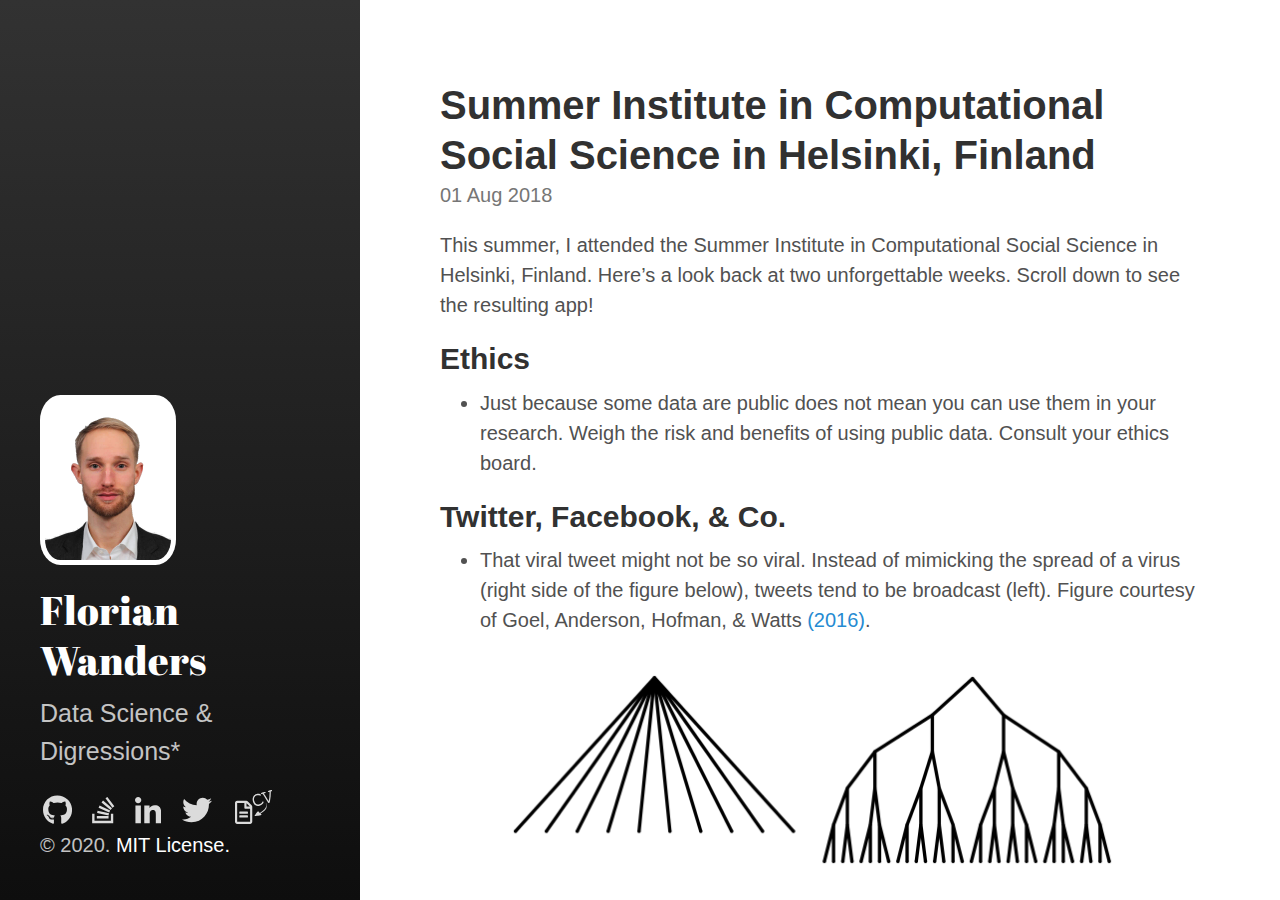
==== commit 0d1da0a6: "update website and cv" ====
--- a/blog/index.html
+++ b/blog/index.html
@@ -48,7 +48,7 @@
 <meta name="twitter:creator" content="@Florian Wanders" />
 <meta name="google-site-verification" content="9_UR_nbNp9XZg23L1J_lZbgkNIbUOihH77J9iM5gJ9M" />
 <script type="application/ld+json">
-{"description":"Data Science &amp; Digressions*","author":{"@type":"Person","name":"Florian Wanders"},"@type":"WebPage","url":"http://localhost:4000/blog/","publisher":{"@type":"Organization","logo":{"@type":"ImageObject","url":"http://localhost:4000/logo.png"},"name":"Florian Wanders"},"headline":"Blog","@context":"http://schema.org"}</script>
+{"@type":"WebPage","headline":"Blog","url":"http://localhost:4000/blog/","author":{"@type":"Person","name":"Florian Wanders"},"description":"Data Science &amp; Digressions*","publisher":{"@type":"Organization","logo":{"@type":"ImageObject","url":"http://localhost:4000/logo.png"},"name":"Florian Wanders"},"@context":"http://schema.org"}</script>
 <!-- End Jekyll SEO tag -->
 
 </head>
@@ -172,7 +172,7 @@
     </a>
 	
 	<a class="icon" id="icon-cv" title="One-page&nbsp;Curriculum&nbsp;Vitate"aria-label="One-page Curriculum Vitae"
-	    href="cvFlorianWanders.pdf">
+	    href="/cvFlorianWanders.pdf">
 		<?xml version="1.0" encoding="UTF-8" standalone="no"?>
 <svg
    xmlns:dc="http://purl.org/dc/elements/1.1/"
@@ -484,7 +484,7 @@
 
 	
   <p>
-  &copy; 2019.
+  &copy; 2020.
   <a href="/LICENSE.md">MIT License.</a>
 </p>
 
--- a/assets/css/main.css
+++ b/assets/css/main.css
@@ -495,6 +495,22 @@
   min-width: 100vw;
   min-height: 100vh; }
 
+/*Adjustments to undo blending of portfolio header with navbar */
+@media (max-width: 49rem) {
+  .container {
+    background-image: none !important;
+    background-color: white !important; }
+
+  main.container > header {
+    background-color: white;
+    background-image: none;
+    margin: 2rem 2rem 0rem 2rem; }
+
+  .container > .content {
+    padding: 0.5rem 2rem 5rem 2rem; }
+
+  #sidebar {
+    padding: 1rem 2rem 1rem 2rem !important; } }
 #sidebar {
   flex: 0 0 auto;
   padding: 2rem; }
@@ -532,10 +548,10 @@
 
 .container > header {
   background: transparent;
-  color: white;
+  color: #313131;
   margin: -1.5rem 2rem 2rem; }
   .container > header h1, .container > header h2 {
-    color: white; }
+    color: #313131; }
     .container > header h1:last-child, .container > header h2:last-child {
       margin-bottom: 0; }
 
@@ -916,11 +932,24 @@
   width: 33.33%;
   min-width: 250px;
   height: 250px;
-  float: left;
+  display: inline-block;
   vertical-align: middle;
   box-sizing: border-box;
   padding: 10px; }
 
+/* center portfolio projects until 580px, then float left */
+@media (min-width: 580px) {
+  .project {
+    float: left; } }
+/*center again*/
+@media (min-width: 49rem) {
+  .project {
+    float: none;
+    display: inline-block; } }
+/*until 1040px, then float left again*/
+@media (min-width: 1040px) {
+  .project {
+    float: left; } }
 .thumbnail {
   width: 100%;
   height: 230px;
@@ -1009,6 +1038,27 @@
 .three {
   width: 100%; }
 
+.photo {
+  min-width: 250px;
+  min-height: 250px;
+  display: inline-block;
+  vertical-align: middle;
+  box-sizing: border-box;
+  padding: 10px; }
+
+/* center portfolio photos until 580px, then float left */
+@media (min-width: 580px) {
+  .photo {
+    float: left; } }
+/*center again*/
+@media (min-width: 49rem) {
+  .photo {
+    float: none;
+    display: inline-block; } }
+/*until 1040px, then float left again*/
+@media (min-width: 1040px) {
+  .photo {
+    float: left; } }
 /*for trouble shooting
 .container .row {
   border: 1px dotted grey;
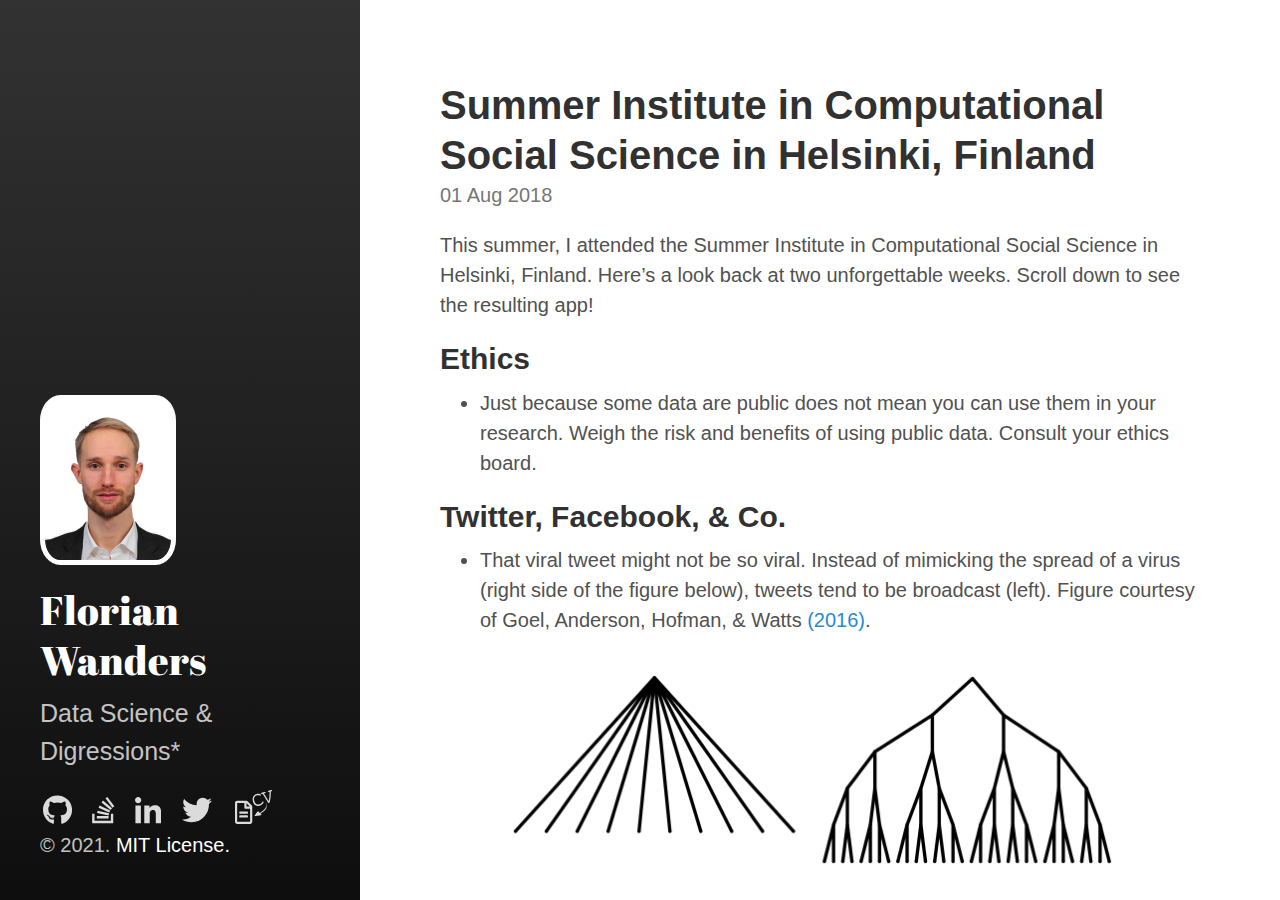
==== commit 6a97fa81: "update cv" ====
--- a/blog/index.html
+++ b/blog/index.html
@@ -48,7 +48,7 @@
 <meta name="twitter:creator" content="@Florian Wanders" />
 <meta name="google-site-verification" content="9_UR_nbNp9XZg23L1J_lZbgkNIbUOihH77J9iM5gJ9M" />
 <script type="application/ld+json">
-{"@type":"WebPage","headline":"Blog","url":"http://localhost:4000/blog/","author":{"@type":"Person","name":"Florian Wanders"},"description":"Data Science &amp; Digressions*","publisher":{"@type":"Organization","logo":{"@type":"ImageObject","url":"http://localhost:4000/logo.png"},"name":"Florian Wanders"},"@context":"http://schema.org"}</script>
+{"headline":"Blog","@type":"WebPage","author":{"@type":"Person","name":"Florian Wanders"},"publisher":{"@type":"Organization","logo":{"@type":"ImageObject","url":"http://localhost:4000/logo.png"},"name":"Florian Wanders"},"description":"Data Science &amp; Digressions*","url":"http://localhost:4000/blog/","@context":"http://schema.org"}</script>
 <!-- End Jekyll SEO tag -->
 
 </head>
@@ -484,7 +484,7 @@
 
 	
   <p>
-  &copy; 2020.
+  &copy; 2021.
   <a href="/LICENSE.md">MIT License.</a>
 </p>
 
